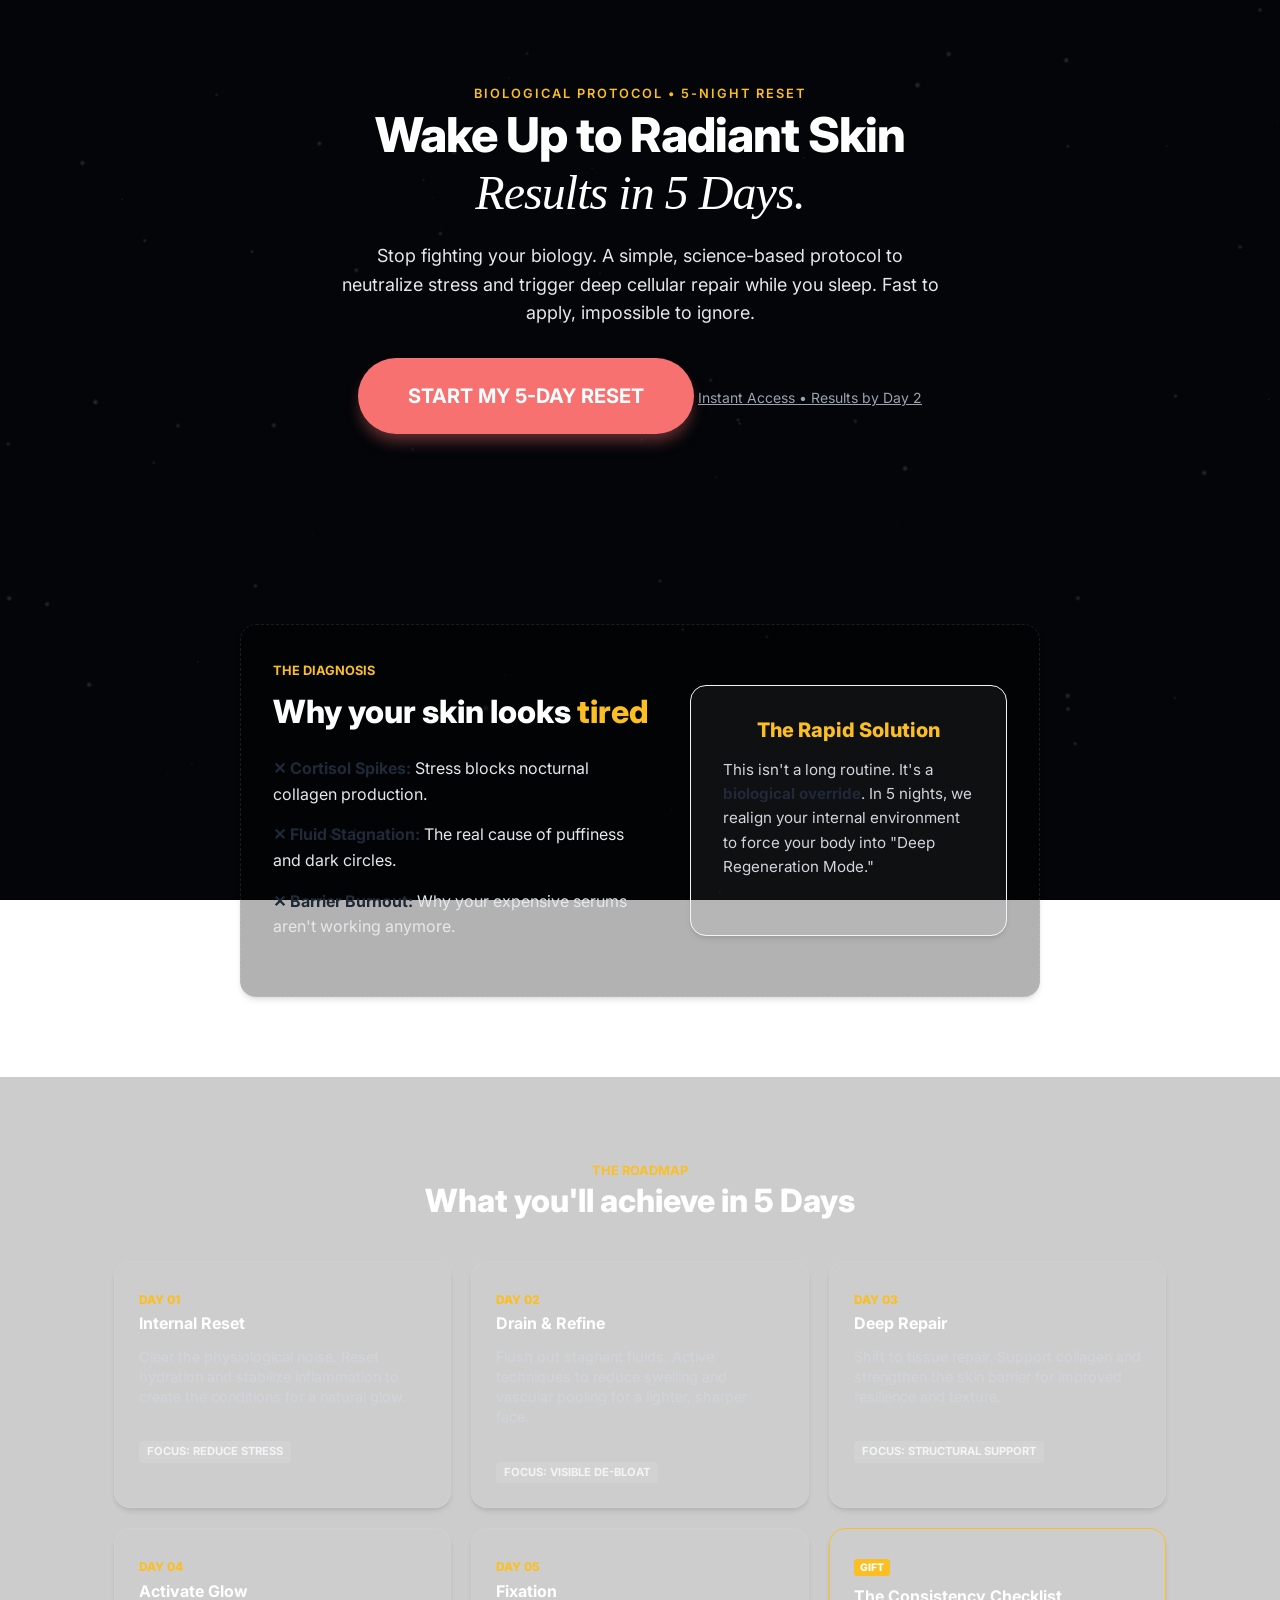
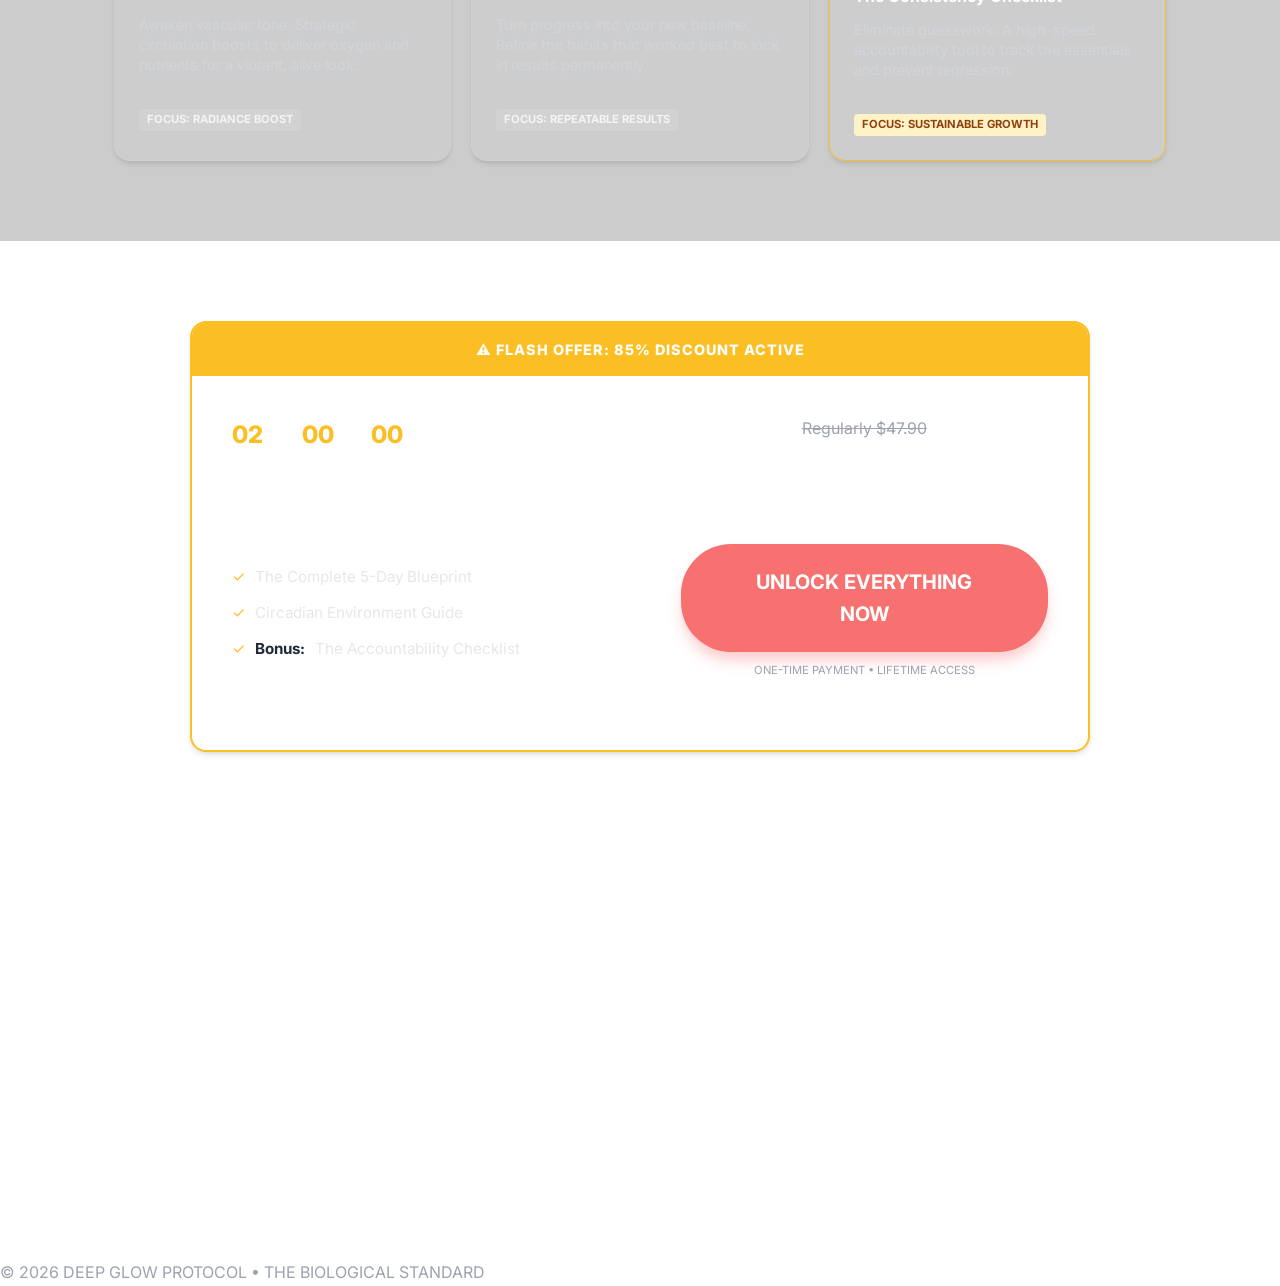
==== index.html @ 31388ab4 "Update index.html" ====
<!DOCTYPE html>
<html lang="en">
<head>
    <meta charset="UTF-8">
    <meta name="viewport" content="width=device-width, initial-scale=1.0, maximum-scale=1.0, user-scalable=no">
    <title>Deep Glow | 5-Day Reset Protocol</title>
    <link href="https://fonts.googleapis.com/css2?family=Plus+Jakarta+Sans:wght@800&family=Inter:wght@300;400;600&display=swap" rel="stylesheet">
    <link rel="stylesheet" href="style.css">
    <style>
        /* Fundo Animado */
        #dropletCanvas {
            position: fixed;
            top: 0;
            left: 0;
            width: 100%;
            height: 100%;
            z-index: -1;
            background-color: #030508;
        }

        /* Ajustes de suporte para garantir a responsividade */
        .module-grid {
            display: grid;
            grid-template-columns: repeat(auto-fit, minmax(280px, 1fr));
            gap: 20px;
            margin-top: 40px;
        }
        .module-card {
            padding: 1.5rem;
            text-align: left;
            border: 1px solid rgba(255,255,255,0.05);
            background: rgba(255,255,255,0.02);
        }
        .module-card h4 { margin-bottom: 10px; color: #ffffff; }
        .module-card p { font-size: 0.9rem; line-height: 1.4; color: #d1d5db; }
        .benefit-tag {
            display: inline-block;
            background: rgba(255,255,255,0.1);
            padding: 2px 8px;
            border-radius: 4px;
            font-size: 0.7rem;
            font-weight: 700;
            text-transform: uppercase;
            margin-top: 10px;
            color: #f3f4f6;
        }

        /* AJUSTES DA SEÇÃO FAQ */
        .faq-box {
            max-width: 800px;
            margin: 0 auto;
            padding: 40px 20px;
        }
        .faq-item {
            border-bottom: 1px solid rgba(255,255,255,0.1);
            margin-bottom: 10px;
        }
        .faq-trigger {
            width: 100%;
            background: none;
            border: none;
            padding: 20px 0;
            text-align: left;
            cursor: pointer;
            display: flex;
            justify-content: space-between;
            align-items: center;
            font-family: 'Inter', sans-serif;
            font-weight: 600;
            font-size: 1.1rem;
            color: #ffffff;
        }
        .faq-content {
            max-height: 0;
            overflow: hidden;
            transition: max-height 0.3s ease-out;
        }
        .faq-content p {
            padding-bottom: 20px;
            color: #d1d5db;
            line-height: 1.6;
            margin: 0;
        }

        @media (max-width: 768px) {
            .mobile-stack { display: block !important; }
            .mobile-stack > div { margin-bottom: 20px; }
            h1 { font-size: 2.2rem !important; }
            .section { padding: 40px 0 !important; }
        }
    </style>
</head>
<body>

    <canvas id="dropletCanvas"></canvas>

    <header class="section">
        <div class="container text-center">
            <span style="color: #fbbf24; font-weight: 600; text-transform: uppercase; letter-spacing: 2px; font-size: 0.8rem;">Biological Protocol • 5-Night Reset</span>
            <h1 style="color: #ffffff;">Wake Up to Radiant Skin <br> <span style="font-style: italic; font-weight: 400; font-family: serif; color: #ffffff;">Results in 5 Days.</span></h1>
            <p style="margin: 0 auto; max-width: 600px; color: #e5e7eb;">Stop fighting your biology. A simple, science-based protocol to neutralize stress and trigger deep cellular repair while you sleep. Fast to apply, impossible to ignore.</p>
            
            <div class="cta-container">
                <a href="https://pay.hotmart.com/W104754654M?bid=1772998700626" class="cta">Start My 5-Day Reset</a>
                <span class="cta-secondary" style="color: #9ca3af;">Instant Access • Results by Day 2</span>
            </div>
        </div>
    </header>

    <main>
        <section class="section section-dark">
            <div class="container">
                <div class="box section-dark" style="border: 1px dashed rgba(255,255,255,0.1); padding: 2rem; background: rgba(0,0,0,0.3);">
                    <div style="display: flex; gap: 40px; align-items: center;" class="mobile-stack">
                        <div style="flex: 1.2;">
                            <span style="color: #fbbf24; text-transform: uppercase; font-size: 0.8rem; font-weight: 700;">The Diagnosis</span>
                            <h2 style="color: #ffffff; margin-top: 10px;">Why your skin looks <span style="color: #fbbf24;">tired</span></h2>
                            
                            <div style="margin-top: 25px;">
                                <p style="font-size: 1rem; margin-bottom: 15px; color: #e5e7eb;"><strong>✕ Cortisol Spikes:</strong> Stress blocks nocturnal collagen production.</p>
                                <p style="font-size: 1rem; margin-bottom: 15px; color: #e5e7eb;"><strong>✕ Fluid Stagnation:</strong> The real cause of puffiness and dark circles.</p>
                                <p style="font-size: 1rem; color: #e5e7eb;"><strong>✕ Barrier Burnout:</strong> Why your expensive serums aren't working anymore.</p>
                            </div>
                        </div>
                        
                        <div class="box" style="background: rgba(255,255,255,0.05); padding: 2rem; flex: 0.8;">
                            <h3 style="color: #fbbf24; font-size: 1.25rem; margin-bottom: 1rem;">The Rapid Solution</h3>
                            <p style="font-size: 0.95rem; color: #d1d5db;">This isn't a long routine. It's a <strong>biological override</strong>. In 5 nights, we realign your internal environment to force your body into "Deep Regeneration Mode."</p>
                        </div>
                    </div>
                </div>
            </div>
        </section>

        <section class="section section-alt" style="background: rgba(0,0,0,0.2);">
            <div class="container text-center">
                <span style="color: #fbbf24; text-transform: uppercase; font-size: 0.8rem; font-weight: 700;">The Roadmap</span>
                <h2 style="color: #ffffff;">What you'll achieve in 5 Days</h2>
                
                <div class="module-grid">
                    <div class="box module-card">
                        <span style="color: #fbbf24; font-weight: 800; font-size: 0.75rem;">DAY 01</span>
                        <h4>Internal Reset</h4>
                        <p>Clear the physiological noise. Reset hydration and stabilize inflammation to create the conditions for a natural glow.</p>
                        <span class="benefit-tag">Focus: Reduce Stress</span>
                    </div>
                    
                    <div class="box module-card">
                        <span style="color: #fbbf24; font-weight: 800; font-size: 0.75rem;">DAY 02</span>
                        <h4>Drain & Refine</h4>
                        <p>Flush out stagnant fluids. Active techniques to reduce swelling and vascular pooling for a lighter, sharper face.</p>
                        <span class="benefit-tag">Focus: Visible De-bloat</span>
                    </div>
                    
                    <div class="box module-card">
                        <span style="color: #fbbf24; font-weight: 800; font-size: 0.75rem;">DAY 03</span>
                        <h4>Deep Repair</h4>
                        <p>Shift to tissue repair. Support collagen and strengthen the skin barrier for improved resilience and texture.</p>
                        <span class="benefit-tag">Focus: Structural Support</span>
                    </div>
                    
                    <div class="box module-card">
                        <span style="color: #fbbf24; font-weight: 800; font-size: 0.75rem;">DAY 04</span>
                        <h4>Activate Glow</h4>
                        <p>Awaken vascular tone. Strategic circulation boosts to deliver oxygen and nutrients for a vibrant, alive look.</p>
                        <span class="benefit-tag">Focus: Radiance Boost</span>
                    </div>
                    
                    <div class="box module-card">
                        <span style="color: #fbbf24; font-weight: 800; font-size: 0.75rem;">DAY 05</span>
                        <h4>Fixation</h4>
                        <p>Turn progress into your new baseline. Refine the habits that worked best to lock in results permanently.</p>
                        <span class="benefit-tag">Focus: Repeatable Results</span>
                    </div>

                    <div class="box module-card" style="border: 1px solid #fbbf24;">
                        <span style="background: #fbbf24; color: #ffffff; padding: 2px 6px; font-weight: 800; font-size: 0.65rem; border-radius: 3px;">GIFT</span>
                        <h4 style="margin-top: 5px; color: #ffffff;">The Consistency Checklist</h4>
                        <p>Eliminate guesswork. A high-speed accountability tool to track the essentials and prevent regression.</p>
                        <span class="benefit-tag" style="background: #fef3c7; color: #92400e;">Focus: Sustainable Growth</span>
                    </div>
                </div>
            </div>
        </section>

        <section id="offer" class="section">
            <div class="container">
                <div class="box" style="max-width: 900px; margin: 0 auto; padding: 0; overflow: hidden; border: 2px solid #fbbf24; background: rgba(255,255,255,0.05);">
                    <div style="background: #fbbf24; color: #ffffff; padding: 15px; text-align: center; font-weight: 800; font-size: 0.9rem; letter-spacing: 1px;">
                        ⚠️ FLASH OFFER: 85% DISCOUNT ACTIVE
                    </div>
                    
                    <div style="display: flex;" class="mobile-stack">
                        <div style="padding: 40px; flex: 1;">
                            <div style="display: flex; gap: 15px; margin-bottom: 30px;" id="timer">
                                <div><span style="font-size: 1.5rem; font-weight: 800; color: #fbbf24;" id="h">02</span><br><small style="font-size: 0.6rem; text-transform: uppercase; color: #ffffff;">Hours</small></div>
                                <span style="font-size: 1.5rem; font-weight: 800; color: #ffffff;">:</span>
                                <div><span style="font-size: 1.5rem; font-weight: 800; color: #fbbf24;" id="m">00</span><br><small style="font-size: 0.6rem; text-transform: uppercase; color: #ffffff;">Min</small></div>
                                <span style="font-size: 1.5rem; font-weight: 800; color: #ffffff;">:</span>
                                <div><span style="font-size: 1.5rem; font-weight: 800; color: #fbbf24;" id="s">00</span><br><small style="font-size: 0.6rem; text-transform: uppercase; color: #ffffff;">Sec</small></div>
                            </div>

                            <h3 style="font-size: 1.8rem; color: #ffffff;">Deep Glow Reset™</h3>
                            <ul style="list-style: none; margin-top: 20px; padding: 0;">
                                <li style="margin-bottom: 12px; font-size: 0.95rem; display: flex; align-items: center; gap: 10px; color: #e5e7eb;">
                                    <span style="color: #fbbf24;">✓</span> The Complete 5-Day Blueprint
                                </li>
                                <li style="margin-bottom: 12px; font-size: 0.95rem; display: flex; align-items: center; gap: 10px; color: #e5e7eb;">
                                    <span style="color: #fbbf24;">✓</span> Circadian Environment Guide
                                </li>
                                <li style="margin-bottom: 12px; font-size: 0.95rem; display: flex; align-items: center; gap: 10px; color: #e5e7eb;">
                                    <span style="color: #fbbf24;">✓</span> <strong>Bonus:</strong> The Accountability Checklist
                                </li>
                            </ul>
                        </div>

                        <div style="background: rgba(255,255,255,0.05); padding: 40px; text-align: center; border-left: 1px solid rgba(255,255,255,0.1); flex: 1;">
                            <span style="text-decoration: line-through; color: #9ca3af;">Regularly $47.90</span>
                            <div style="font-size: 4.5rem; font-weight: 800; color: #ffffff; line-height: 1; margin: 10px 0;">$7.90</div>
                            
                            <div class="cta-container" style="margin-top: 20px;">
                                <a href="https://pay.hotmart.com/W104754654M?bid=1772998700626" class="cta" style="width: 100%; display: block; box-sizing: border-box;">Unlock Everything Now</a>
                                <span style="font-size: 0.7rem; color: #9ca3af; margin-top: 10px; display: block;">ONE-TIME PAYMENT • LIFETIME ACCESS</span>
                            </div>
                        </div>
                    </div>
                </div>
            </div>
        </section>

        <section class="section-padding container">
            <div class="faq-box">
                <h2 style="text-align: center; margin-bottom: 2rem; font-size: 1.5rem; color: #ffffff;">Questions?</h2>
                <div class="faq-item">
                    <button class="faq-trigger" onclick="toggleFaq(this)">How soon will I see results? <span>+</span></button>
                    <div class="faq-content"><p>You will notice a reduction in morning puffiness by Day 2. By Day 5, your skin's texture and natural "glow" will be visibly restored.</p></div>
                </div>
                <div class="faq-item">
                    <button class="faq-trigger" onclick="toggleFaq(this)">Do I need to buy products? <span>+</span></button>
                    <div class="faq-content"><p>No. This protocol relies on biological triggers like timing, temperature, and specific movements. No extra serums required.</p></div>
                </div>
                <div class="faq-item">
                    <button class="faq-trigger" onclick="toggleFaq(this)">Is it a subscription? <span>+</span></button>
                    <div class="faq-content"><p>No. This is a one-time investment of $7.90 for lifetime digital access to the protocol.</p></div>
                </div>
                <div class="faq-item">
                    <button class="faq-trigger" onclick="toggleFaq(this)">What if it doesn't work? <span>+</span></button>
                    <div class="faq-content"><p>We offer a 7-day money-back guarantee. If you don't feel a difference, we refund your $7.90 immediately.</p></div>
                </div>
            </div>
        </section>
    </main>
        
    <footer style="color: #9ca3af;">
        © 2026 DEEP GLOW PROTOCOL • THE BIOLOGICAL STANDARD
    </footer>

    <script>
        // Animação de Fundo
        const canvas = document.getElementById('dropletCanvas');
        const ctx = canvas.getContext('2d');
        function resizeCanvas() { canvas.width = window.innerWidth; canvas.height = window.innerHeight; }
        resizeCanvas();
        let droplets = [];
        const config = { count: 100, speedMin: 0.05, speedMax: 0.4, baseColor: '180, 200, 230' };
        class Droplet {
            constructor() { this.init(true); }
            init(randomX = false) {
                this.y = Math.random() * canvas.height;
                this.x = randomX ? (Math.random() * canvas.width) : -50;
                this.z = Math.random();
                this.speed = (this.z * (config.speedMax - config.speedMin) + config.speedMin) * 0.8;
                this.radius = this.z * 3 + 0.5;
                this.opacity = this.z * 0.2 + 0.02;
                this.oscillation = Math.random() * 0.3;
                this.oscSpeed = Math.random() * 0.01;
                this.time = Math.random() * 100;
            }
            draw() {
                this.time += this.oscSpeed;
                const currentY = this.y + Math.sin(this.time) * 15 * this.oscillation;
                ctx.beginPath();
                let grad = ctx.createRadialGradient(this.x, currentY, 0, this.x, currentY, this.radius);
                grad.addColorStop(0, `rgba(${config.baseColor}, ${this.opacity})`);
                grad.addColorStop(1, `rgba(${config.baseColor}, 0)`);
                ctx.fillStyle = grad;
                ctx.arc(this.x, currentY, this.radius, 0, Math.PI * 2);
                ctx.fill();
            }
            update() { this.x += this.speed; if (this.x > canvas.width + 50) this.init(false); this.draw(); }
        }
        function initScene() { droplets = []; for (let i = 0; i < config.count; i++) droplets.push(new Droplet()); }
        function animate() { ctx.clearRect(0, 0, canvas.width, canvas.height); droplets.forEach(d => d.update()); requestAnimationFrame(animate); }
        window.addEventListener('resize', () => { resizeCanvas(); initScene(); });
        initScene(); animate();

        // Timer Logic
        function startTimer(duration) {
            let timer = duration, hours, minutes, seconds;
            setInterval(function () {
                hours = parseInt(timer / 3600, 10);
                minutes = parseInt((timer % 3600) / 60, 10);
                seconds = parseInt(timer % 60, 10);
                document.getElementById('h').textContent = hours < 10 ? "0" + hours : hours;
                document.getElementById('m').textContent = minutes < 10 ? "0" + minutes : minutes;
                document.getElementById('s').textContent = seconds < 10 ? "0" + seconds : seconds;
                if (--timer < 0) timer = duration;
            }, 1000);
        }
        function toggleFaq(btn) {
            const content = btn.nextElementSibling;
            const isOpen = content.style.maxHeight;
            document.querySelectorAll('.faq-content').forEach(c => c.style.maxHeight = null);
            content.style.maxHeight = (isOpen && isOpen !== "0px") ? null : content.scrollHeight + "px";
        }
        window.onload = function () { startTimer(7200); };
    </script>
</body>
</html>
---- style.css ----
/* ============================================================ PROJECT: Glow Reset – 5 Day Skin Recovery Plan STYLE: Modern, Premium, High-Conversion TARGET: American Female Market ============================================================ */ /* 1. GLOBAL RESET */ * { margin: 0; padding: 0; box-sizing: border-box; -webkit-font-smoothing: antialiased; -moz-osx-font-smoothing: grayscale; } :root { --primary-color: #F87171; /* Modern Coral for Conversion */ --primary-hover: #EF4444; --accent-soft: #FFF5F5; /* Soft Rose Background */ --text-main: #1F2937; /* Deep Charcoal for readability */ --text-light: #6B7280; /* Grey for subheadlines */ --white: #FFFFFF; --border-color: #F3F4F6; --shadow: 0 4px 6px -1px rgba(0, 0, 0, 0.1), 0 2px 4px -1px rgba(0, 0, 0, 0.06); --font-main: 'Inter', -apple-system, BlinkMacSystemFont, "Segoe UI", Roboto, sans-serif; } html { scroll-behavior: smooth; font-size: 16px; } body { font-family: var(--font-main); background-color: var(--white); color: var(--text-main); line-height: 1.6; overflow-x: hidden; } /* 2. ESTRUTURA BASE */ .container { width: 100%; max-width: 1100px; margin: 0 auto; padding: 0 24px; } .section { padding: 80px 0; position: relative; } .box { background: var(--white); padding: 40px; border-radius: 16px; border: 1px solid var(--border-color); box-shadow: var(--shadow); max-width: 800px; margin: 0 auto; } .highlight { background-color: var(--accent-soft); padding: 40px 0; border-top: 1px solid var(--border-color); border-bottom: 1px solid var(--border-color); } /* 3. TIPOGRAFIA */ h1, h2, h3 { font-weight: 800; line-height: 1.2; margin-bottom: 20px; text-align: center; } h1 { font-size: clamp(40px, 5vw, 48px); color: var(--text-main); letter-spacing: -0.02em; } h2 { font-size: clamp(26px, 4vw, 32px); color: var(--text-main); } p { font-size: 18px; color: var(--text-light); margin-bottom: 1.5rem; max-width: 700px; margin-left: auto; margin-right: auto; } strong { color: var(--text-main); font-weight: 700; } /* 4. BOTÕES (CTA) */ .cta-container { text-align: center; margin: 30px 0; } .cta { display: inline-block; background-color: var(--primary-color); color: var(--white); font-size: 20px; font-weight: 700; text-transform: uppercase; text-decoration: none; padding: 22px 50px; border-radius: 50px; transition: all 0.3s ease; box-shadow: 0 10px 15px -3px rgba(248, 113, 113, 0.4); cursor: pointer; border: none; } .cta:hover { background-color: var(--primary-hover); transform: translateY(-2px); box-shadow: 0 20px 25px -5px rgba(248, 113, 113, 0.5); } .cta-secondary { display: inline-block; color: var(--text-light); font-size: 14px; text-decoration: underline; background: none; border: none; cursor: pointer; margin-top: 15px; transition: color 0.2s; } .cta-secondary:hover { color: var(--text-main); } /* 5. AUXILIARY CLASSES */ .text-center { text-align: center; } .img-responsive { max-width: 100%; height: auto; border-radius: 12px; display: block; margin: 20px auto; } /* 6. RESPONSIVIDADE (MOBILE-FIRST REFINEMENT) */ @media (max-width: 768px) { .section { padding: 40px 0; } .container { padding: 0 20px; } h1 { font-size: 28px; /* Compact & Professional */ line-height: 1.1; } h2 { font-size: 22px; } p { font-size: 16px; line-height: 1.5; } .box { padding: 25px 20px; border-radius: 12px; } .cta { width: 100%; /* Full width for thumbs */ font-size: 18px; padding: 18px 20px; border-radius: 8px; /* Slightly sharper for compact look */ } .cta-container { margin: 20px 0; } /* Avoid huge gaps on mobile */ .highlight { padding: 30px 0; } } /* 7. PERFORMANCE & CLEANUP */ .no-scroll { overflow: hidden; } button:focus { outline: none; } /* Subtle Animation for Attention */ @keyframes pulse { 0% { transform: scale(1); } 50% { transform: scale(1.02); } 100% { transform: scale(1); } } .cta-pulse { animation: pulse 2s infinite; }
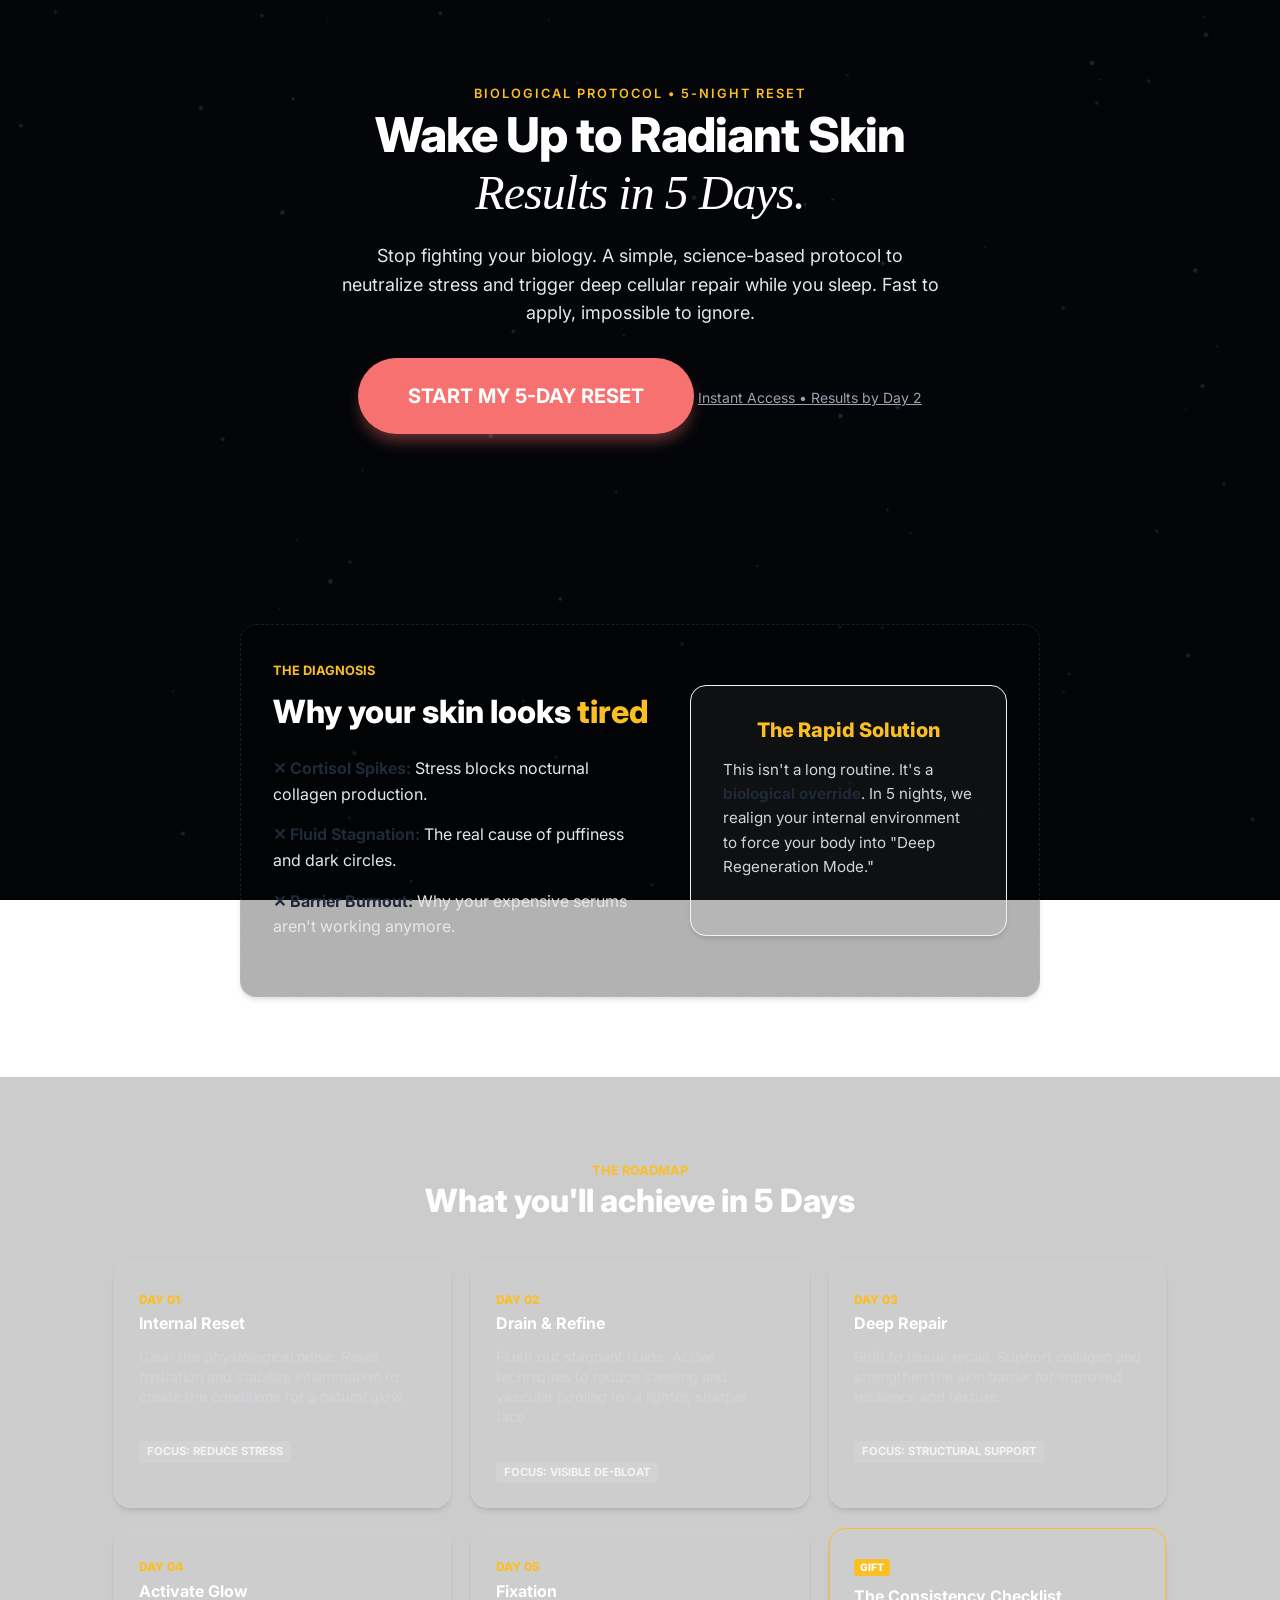
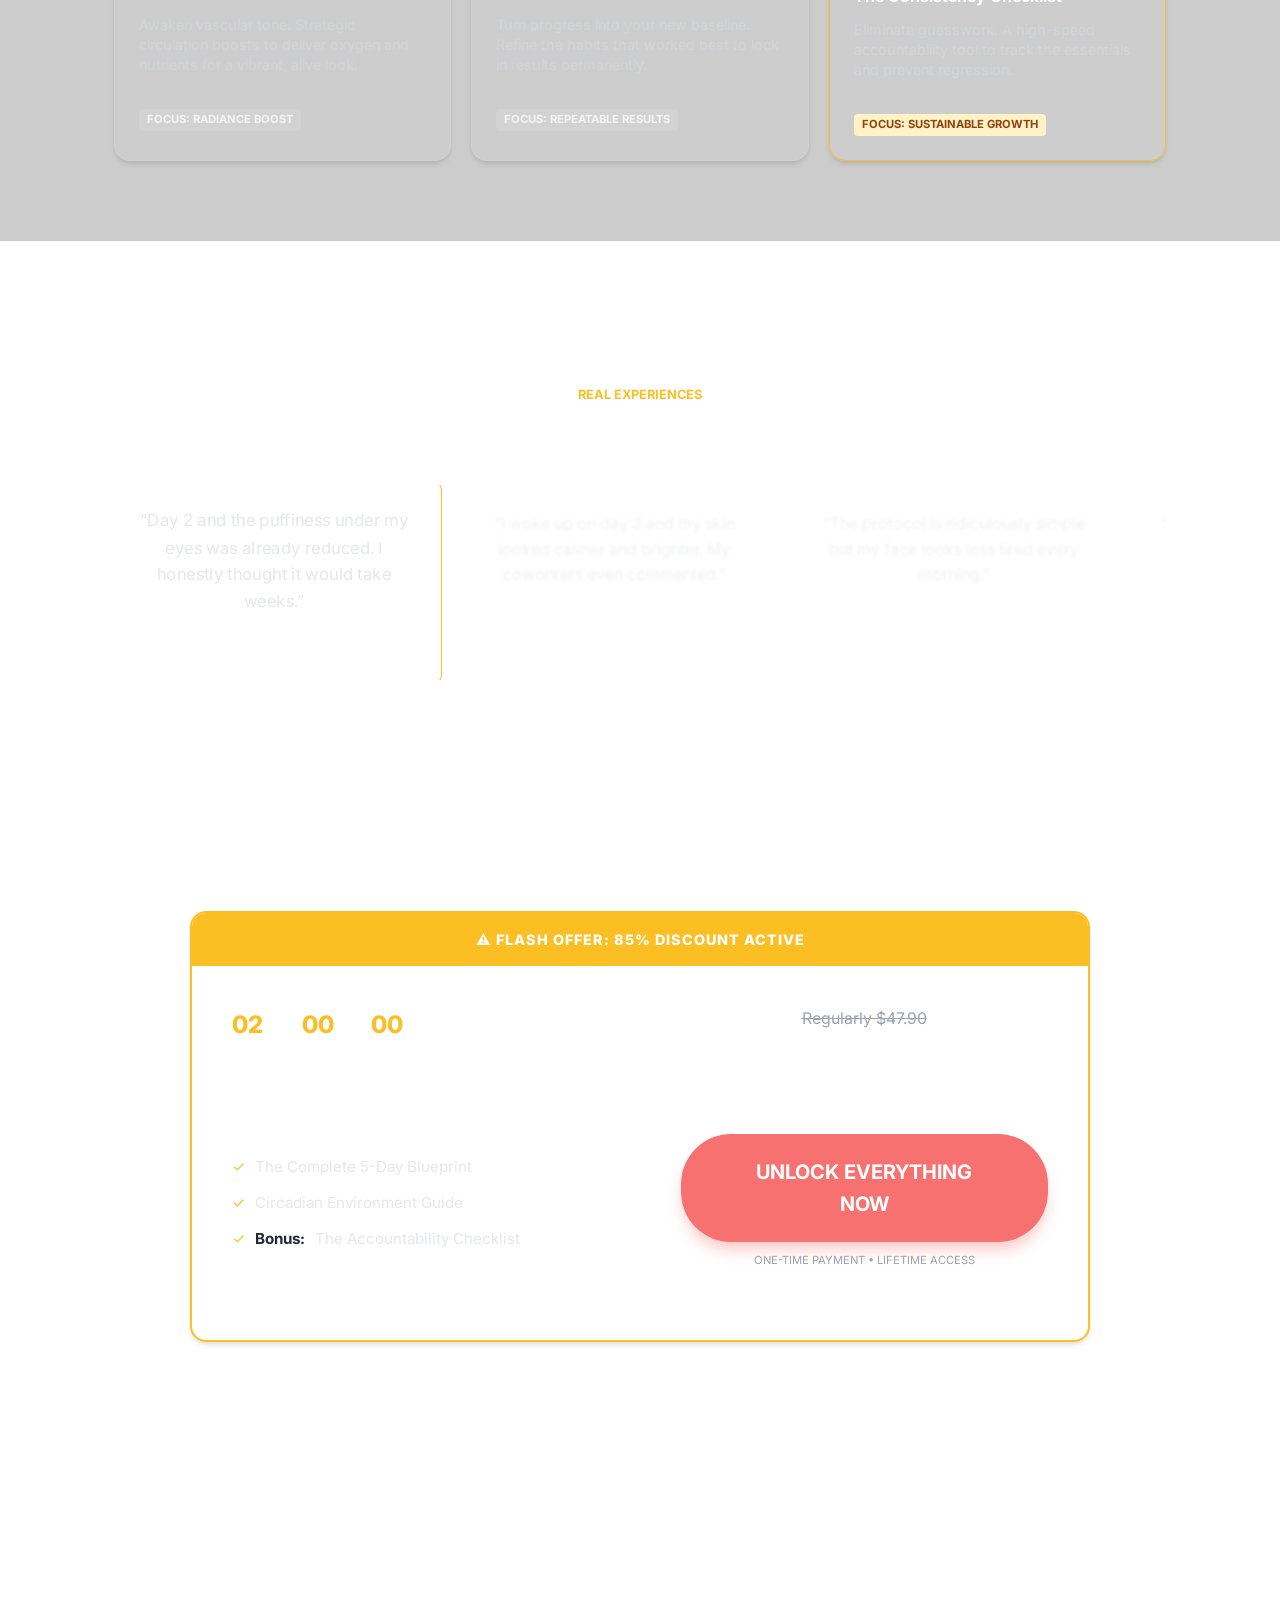
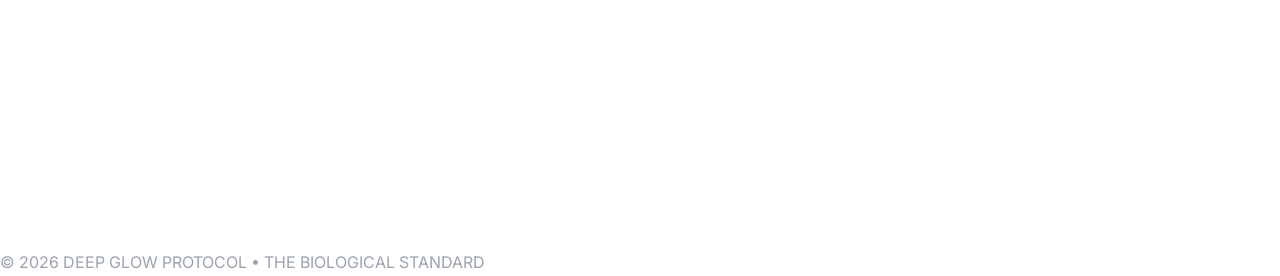
==== commit 20097a23: "Update index.html" ====
--- a/index.html
+++ b/index.html
@@ -88,6 +88,66 @@
             h1 { font-size: 2.2rem !important; }
             .section { padding: 40px 0 !important; }
         }
+        /* ===== TESTIMONIAL CAROUSEL ===== */
+
+.testimonial-section {
+    margin-top: 60px;
+    margin-bottom: 20px;
+    overflow: hidden;
+}
+
+.carousel-wrapper {
+    position: relative;
+    width: 100%;
+    overflow: hidden;
+}
+
+.carousel-track {
+    display: flex;
+    gap: 20px;
+    transition: transform 0.6s ease;
+}
+
+.testimonial-card {
+    min-width: 320px;
+    flex: 0 0 320px;
+    background: rgba(255,255,255,0.04);
+    border: 1px solid rgba(255,255,255,0.08);
+    padding: 25px;
+    border-radius: 10px;
+    color: #e5e7eb;
+    transition: all 0.4s ease;
+    filter: blur(1.5px);
+    opacity: 0.6;
+}
+
+.testimonial-card.active {
+    transform: scale(1.05);
+    filter: blur(0);
+    opacity: 1;
+    border: 1px solid #fbbf24;
+}
+
+.testimonial-author {
+    margin-top: 15px;
+    font-weight: 600;
+    color: #ffffff;
+}
+
+.carousel-controls {
+    margin-top: 20px;
+    text-align: center;
+}
+
+.carousel-controls button {
+    background: rgba(255,255,255,0.08);
+    border: none;
+    color: white;
+    padding: 8px 14px;
+    margin: 0 6px;
+    cursor: pointer;
+    border-radius: 6px;
+}
     </style>
 </head>
 <body>
@@ -101,7 +161,7 @@
             <p style="margin: 0 auto; max-width: 600px; color: #e5e7eb;">Stop fighting your biology. A simple, science-based protocol to neutralize stress and trigger deep cellular repair while you sleep. Fast to apply, impossible to ignore.</p>
             
             <div class="cta-container">
-                <a href="https://pay.hotmart.com/W104754654M?bid=1772998700626" class="cta">Start My 5-Day Reset</a>
+                <a href="#offer" class="cta">Start My 5-Day Reset</a>
                 <span class="cta-secondary" style="color: #9ca3af;">Instant Access • Results by Day 2</span>
             </div>
         </div>
@@ -183,6 +243,56 @@
             </div>
         </section>
 
+        <section class="section testimonial-section">
+    <div class="container text-center">
+
+        <span style="color:#fbbf24;text-transform:uppercase;font-size:0.8rem;font-weight:700;">
+            Real Experiences
+        </span>
+
+        <h2 style="color:#ffffff;margin-bottom:40px;">
+            What people noticed in the first days
+        </h2>
+
+        <div class="carousel-wrapper">
+            <div class="carousel-track" id="testimonialTrack">
+
+                <div class="testimonial-card active">
+                    “Day 2 and the puffiness under my eyes was already reduced. I honestly thought it would take weeks.”
+                    <div class="testimonial-author">— Emma L.</div>
+                </div>
+
+                <div class="testimonial-card">
+                    “I woke up on day 3 and my skin looked calmer and brighter. My coworkers even commented.”
+                    <div class="testimonial-author">— Rachel M.</div>
+                </div>
+
+                <div class="testimonial-card">
+                    “The protocol is ridiculously simple but my face looks less tired every morning.”
+                    <div class="testimonial-author">— Olivia S.</div>
+                </div>
+
+                <div class="testimonial-card">
+                    “My dark circles softened a lot after the first nights. That alone was worth it.”
+                    <div class="testimonial-author">— Daniel K.</div>
+                </div>
+
+                <div class="testimonial-card">
+                    “It feels like my skin recovered from weeks of stress in a few days.”
+                    <div class="testimonial-author">— Sophia R.</div>
+                </div>
+
+            </div>
+        </div>
+
+        <div class="carousel-controls">
+            <button onclick="prevTestimonial()">◀</button>
+            <button onclick="nextTestimonial()">▶</button>
+        </div>
+
+    </div>
+</section>
+        
         <section id="offer" class="section">
             <div class="container">
                 <div class="box" style="max-width: 900px; margin: 0 auto; padding: 0; overflow: hidden; border: 2px solid #fbbf24; background: rgba(255,255,255,0.05);">
@@ -314,6 +424,59 @@
             content.style.maxHeight = (isOpen && isOpen !== "0px") ? null : content.scrollHeight + "px";
         }
         window.onload = function () { startTimer(7200); };
+
+        // ===== TESTIMONIAL CAROUSEL =====
+
+const track = document.getElementById("testimonialTrack");
+const cards = document.querySelectorAll(".testimonial-card");
+
+let index = 0;
+
+function updateCarousel() {
+
+    const cardWidth = cards[0].offsetWidth + 20;
+    track.style.transform = `translateX(${-index * cardWidth}px)`;
+
+    cards.forEach(c => c.classList.remove("active"));
+
+    if(cards[index]) {
+        cards[index].classList.add("active");
+    }
+
+}
+
+function nextTestimonial(){
+
+    index++;
+
+    if(index > cards.length - 3){
+        index = 0;
+    }
+
+    updateCarousel();
+
+}
+
+function prevTestimonial(){
+
+    index--;
+
+    if(index < 0){
+        index = cards.length - 3;
+    }
+
+    updateCarousel();
+
+}
+
+setInterval(() => {
+
+    nextTestimonial();
+
+}, 4500);
+
+window.addEventListener("load", updateCarousel);
+        
     </script>
 </body>
 </html>
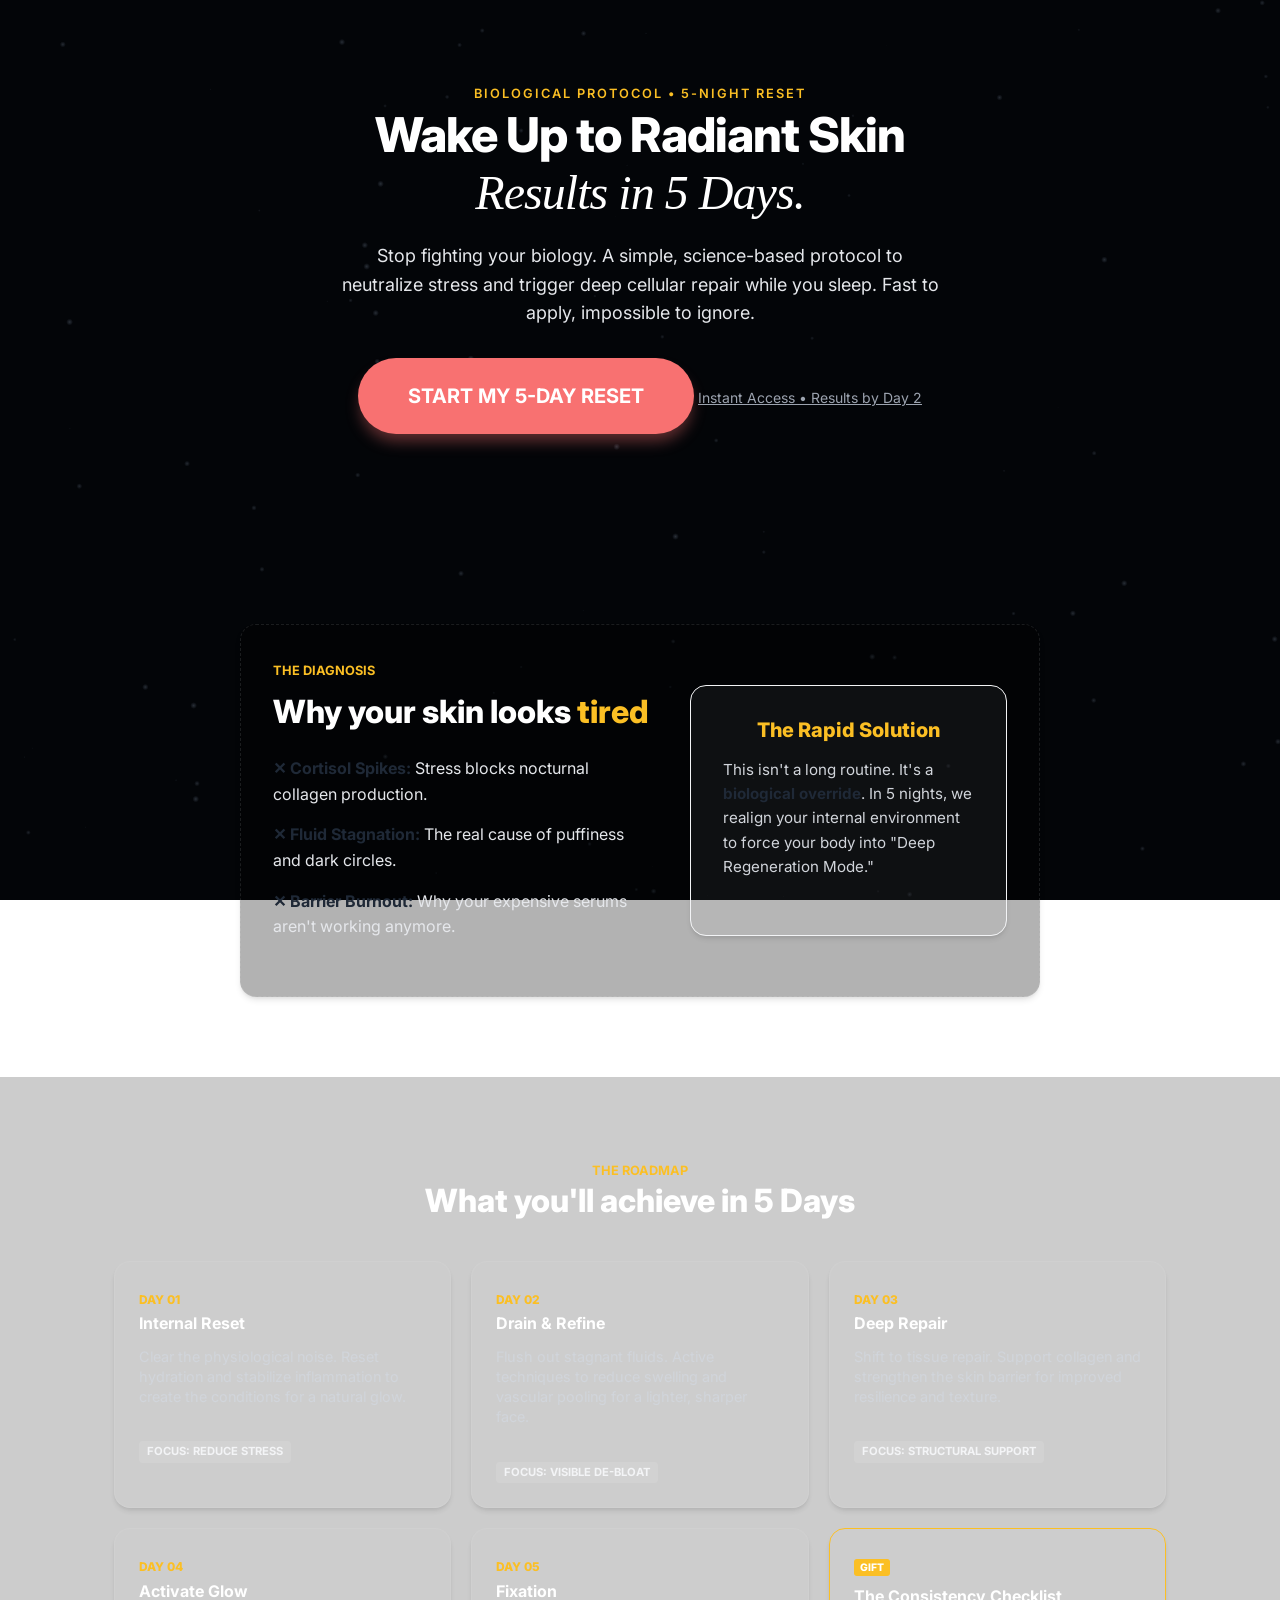
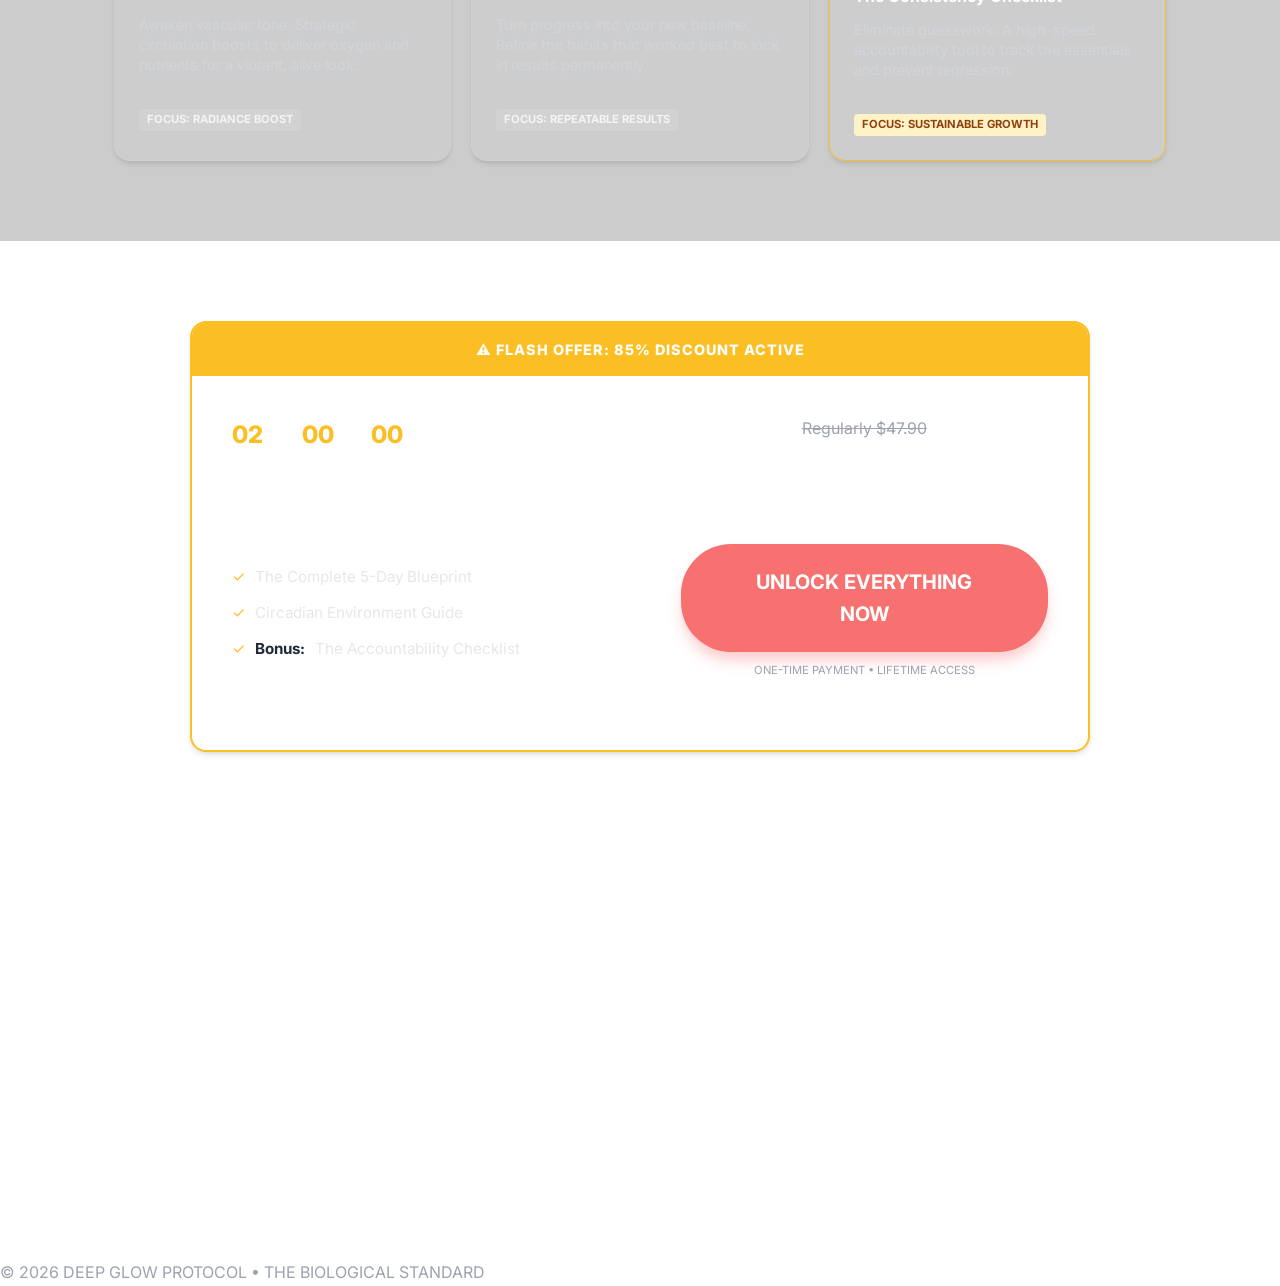
==== commit f4d3260c: "Update index.html" ====
--- a/index.html
+++ b/index.html
@@ -88,66 +88,6 @@
             h1 { font-size: 2.2rem !important; }
             .section { padding: 40px 0 !important; }
         }
-        /* ===== TESTIMONIAL CAROUSEL ===== */
-
-.testimonial-section {
-    margin-top: 60px;
-    margin-bottom: 20px;
-    overflow: hidden;
-}
-
-.carousel-wrapper {
-    position: relative;
-    width: 100%;
-    overflow: hidden;
-}
-
-.carousel-track {
-    display: flex;
-    gap: 20px;
-    transition: transform 0.6s ease;
-}
-
-.testimonial-card {
-    min-width: 320px;
-    flex: 0 0 320px;
-    background: rgba(255,255,255,0.04);
-    border: 1px solid rgba(255,255,255,0.08);
-    padding: 25px;
-    border-radius: 10px;
-    color: #e5e7eb;
-    transition: all 0.4s ease;
-    filter: blur(1.5px);
-    opacity: 0.6;
-}
-
-.testimonial-card.active {
-    transform: scale(1.05);
-    filter: blur(0);
-    opacity: 1;
-    border: 1px solid #fbbf24;
-}
-
-.testimonial-author {
-    margin-top: 15px;
-    font-weight: 600;
-    color: #ffffff;
-}
-
-.carousel-controls {
-    margin-top: 20px;
-    text-align: center;
-}
-
-.carousel-controls button {
-    background: rgba(255,255,255,0.08);
-    border: none;
-    color: white;
-    padding: 8px 14px;
-    margin: 0 6px;
-    cursor: pointer;
-    border-radius: 6px;
-}
     </style>
 </head>
 <body>
@@ -243,56 +183,6 @@
             </div>
         </section>
 
-        <section class="section testimonial-section">
-    <div class="container text-center">
-
-        <span style="color:#fbbf24;text-transform:uppercase;font-size:0.8rem;font-weight:700;">
-            Real Experiences
-        </span>
-
-        <h2 style="color:#ffffff;margin-bottom:40px;">
-            What people noticed in the first days
-        </h2>
-
-        <div class="carousel-wrapper">
-            <div class="carousel-track" id="testimonialTrack">
-
-                <div class="testimonial-card active">
-                    “Day 2 and the puffiness under my eyes was already reduced. I honestly thought it would take weeks.”
-                    <div class="testimonial-author">— Emma L.</div>
-                </div>
-
-                <div class="testimonial-card">
-                    “I woke up on day 3 and my skin looked calmer and brighter. My coworkers even commented.”
-                    <div class="testimonial-author">— Rachel M.</div>
-                </div>
-
-                <div class="testimonial-card">
-                    “The protocol is ridiculously simple but my face looks less tired every morning.”
-                    <div class="testimonial-author">— Olivia S.</div>
-                </div>
-
-                <div class="testimonial-card">
-                    “My dark circles softened a lot after the first nights. That alone was worth it.”
-                    <div class="testimonial-author">— Daniel K.</div>
-                </div>
-
-                <div class="testimonial-card">
-                    “It feels like my skin recovered from weeks of stress in a few days.”
-                    <div class="testimonial-author">— Sophia R.</div>
-                </div>
-
-            </div>
-        </div>
-
-        <div class="carousel-controls">
-            <button onclick="prevTestimonial()">◀</button>
-            <button onclick="nextTestimonial()">▶</button>
-        </div>
-
-    </div>
-</section>
-        
         <section id="offer" class="section">
             <div class="container">
                 <div class="box" style="max-width: 900px; margin: 0 auto; padding: 0; overflow: hidden; border: 2px solid #fbbf24; background: rgba(255,255,255,0.05);">
@@ -424,59 +314,6 @@
             content.style.maxHeight = (isOpen && isOpen !== "0px") ? null : content.scrollHeight + "px";
         }
         window.onload = function () { startTimer(7200); };
-
-        // ===== TESTIMONIAL CAROUSEL =====
-
-const track = document.getElementById("testimonialTrack");
-const cards = document.querySelectorAll(".testimonial-card");
-
-let index = 0;
-
-function updateCarousel() {
-
-    const cardWidth = cards[0].offsetWidth + 20;
-    track.style.transform = `translateX(${-index * cardWidth}px)`;
-
-    cards.forEach(c => c.classList.remove("active"));
-
-    if(cards[index]) {
-        cards[index].classList.add("active");
-    }
-
-}
-
-function nextTestimonial(){
-
-    index++;
-
-    if(index > cards.length - 3){
-        index = 0;
-    }
-
-    updateCarousel();
-
-}
-
-function prevTestimonial(){
-
-    index--;
-
-    if(index < 0){
-        index = cards.length - 3;
-    }
-
-    updateCarousel();
-
-}
-
-setInterval(() => {
-
-    nextTestimonial();
-
-}, 4500);
-
-window.addEventListener("load", updateCarousel);
-        
     </script>
 </body>
 </html>
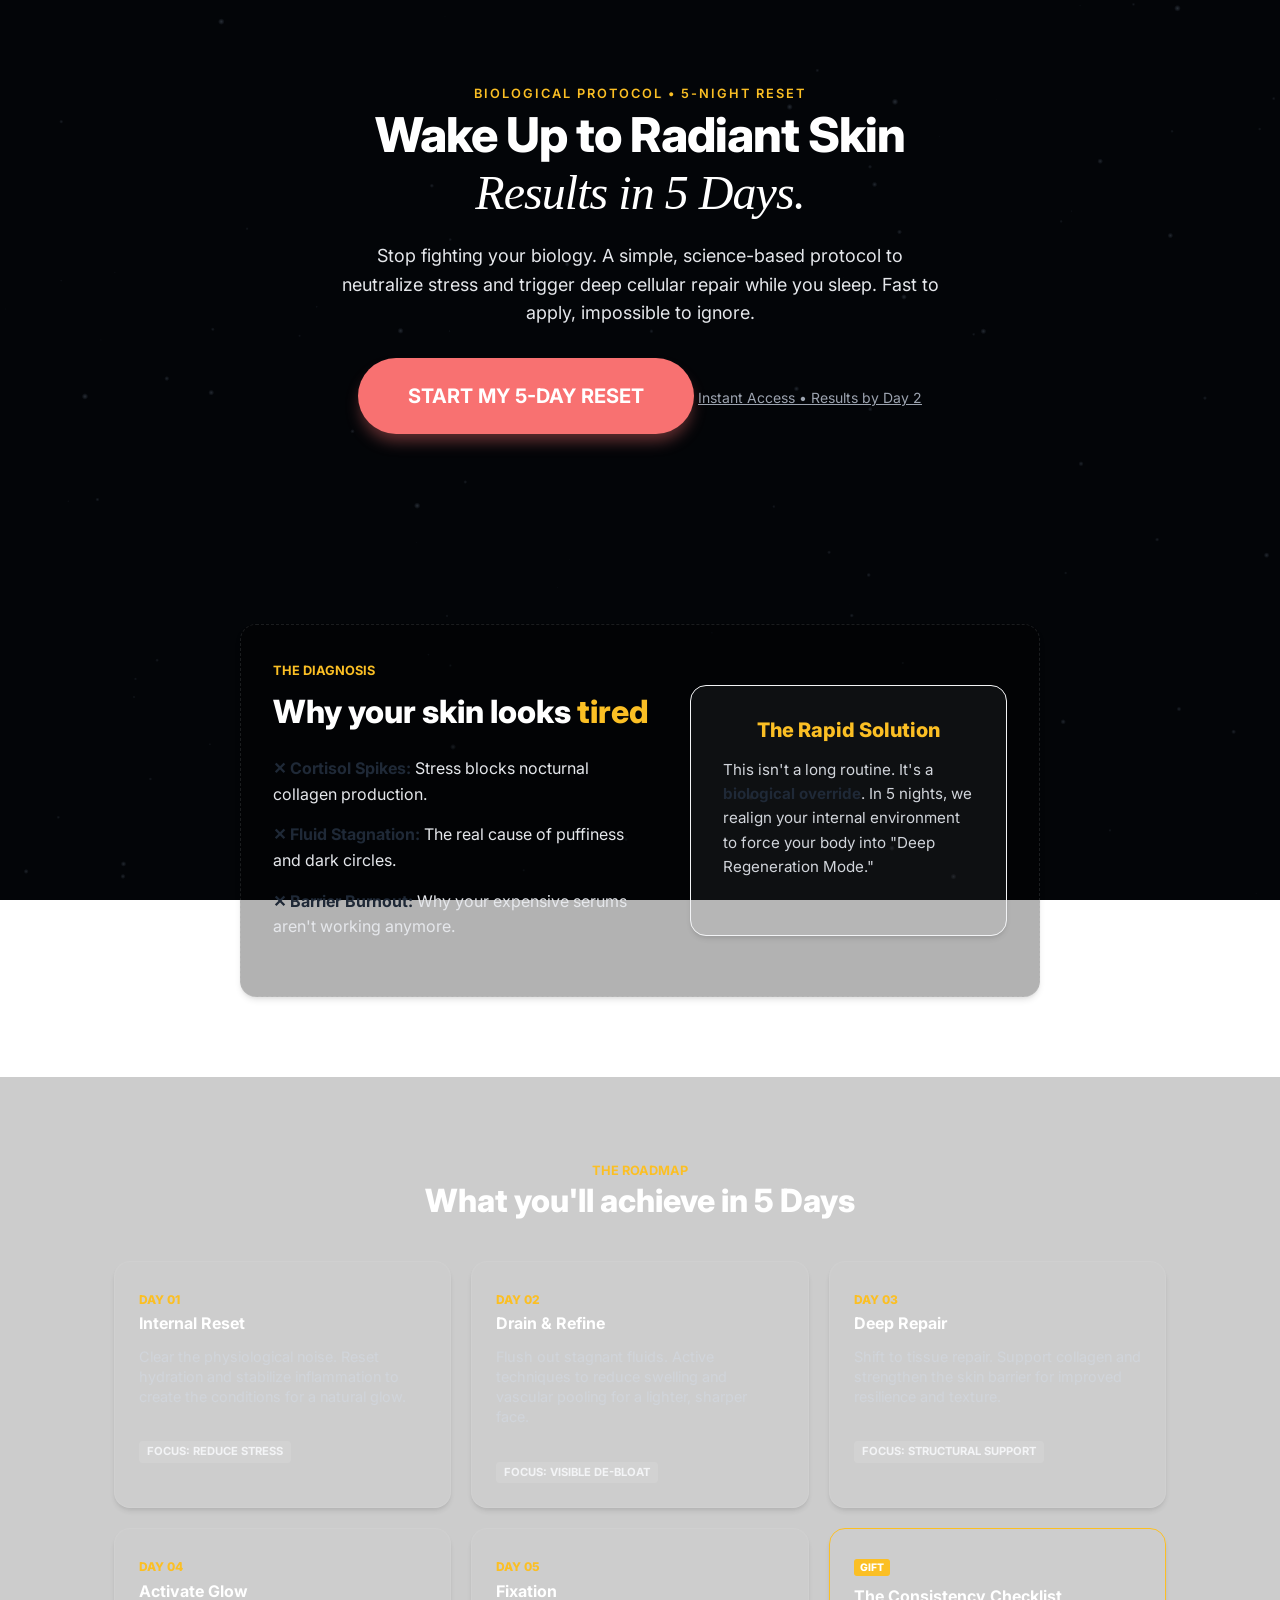
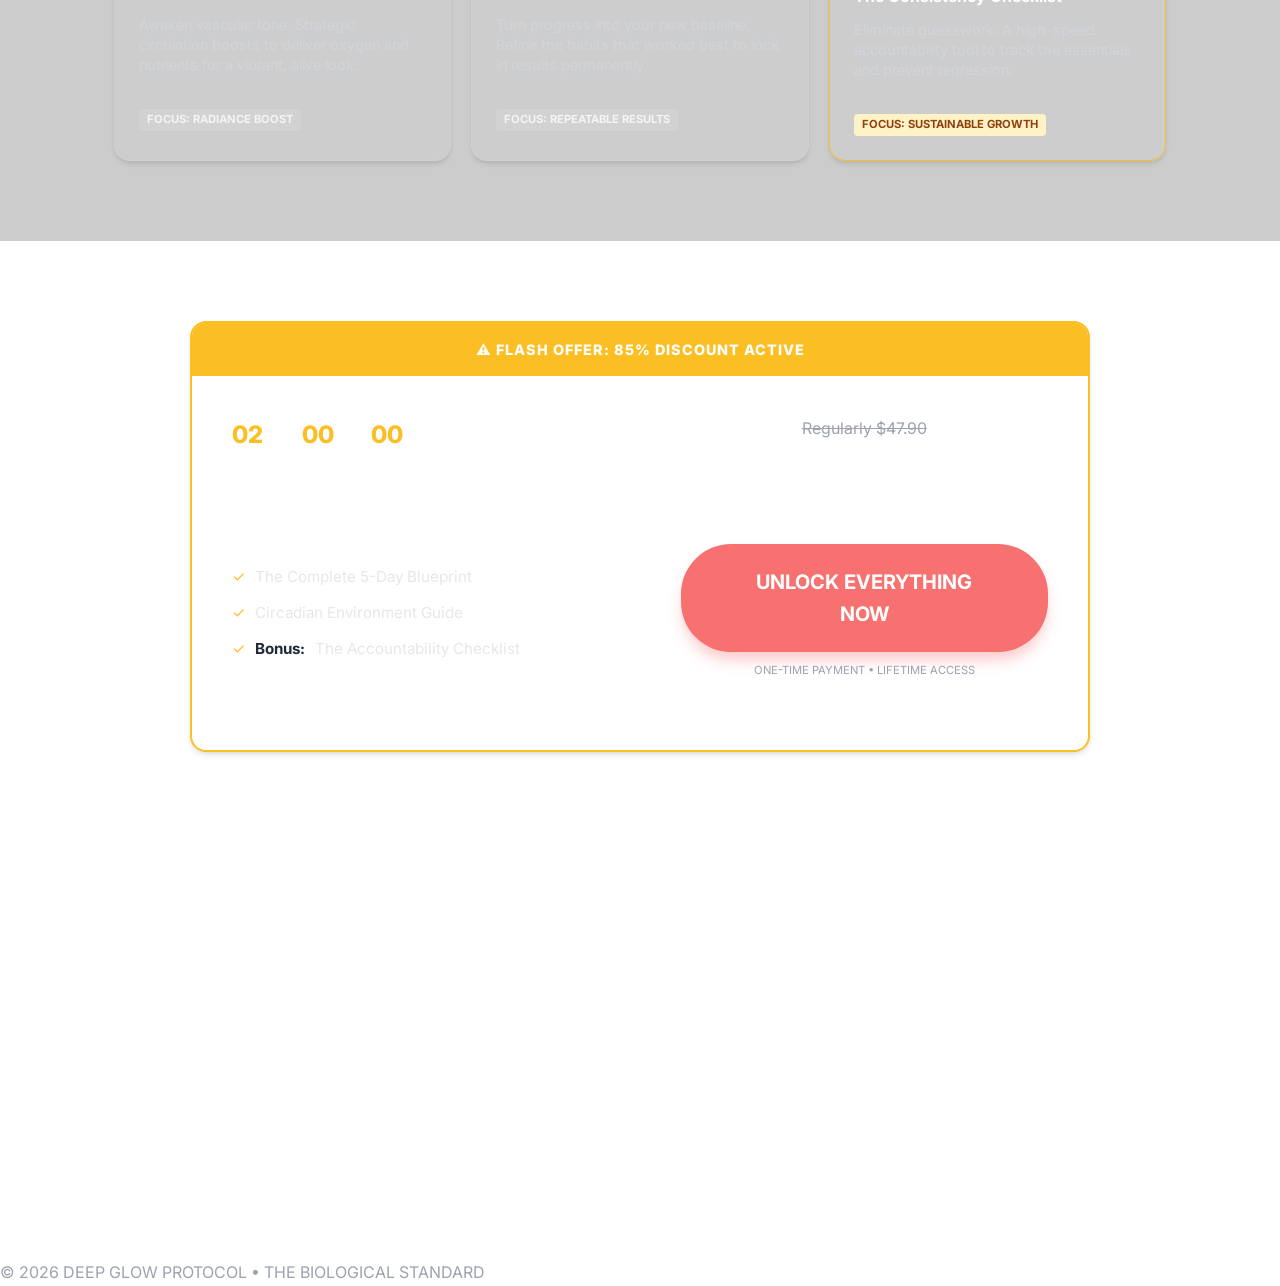
==== commit 1dae050a: "Update index.html" ====
--- a/index.html
+++ b/index.html
@@ -89,6 +89,23 @@
             .section { padding: 40px 0 !important; }
         }
     </style>
+    <!-- Meta Pixel Code -->
+<script>
+!function(f,b,e,v,n,t,s)
+{if(f.fbq)return;n=f.fbq=function(){n.callMethod?
+n.callMethod.apply(n,arguments):n.queue.push(arguments)};
+if(!f._fbq)f._fbq=n;n.push=n;n.loaded=!0;n.version='2.0';
+n.queue=[];t=b.createElement(e);t.async=!0;
+t.src=v;s=b.getElementsByTagName(e)[0];
+s.parentNode.insertBefore(t,s)}(window, document,'script',
+'https://connect.facebook.net/en_US/fbevents.js');
+fbq('init', '1629880211533904');
+fbq('track', 'PageView');
+</script>
+<noscript><img height="1" width="1" style="display:none"
+src="https://www.facebook.com/tr?id=1629880211533904&ev=PageView&noscript=1"
+/></noscript>
+<!-- End Meta Pixel Code -->
 </head>
 <body>
 
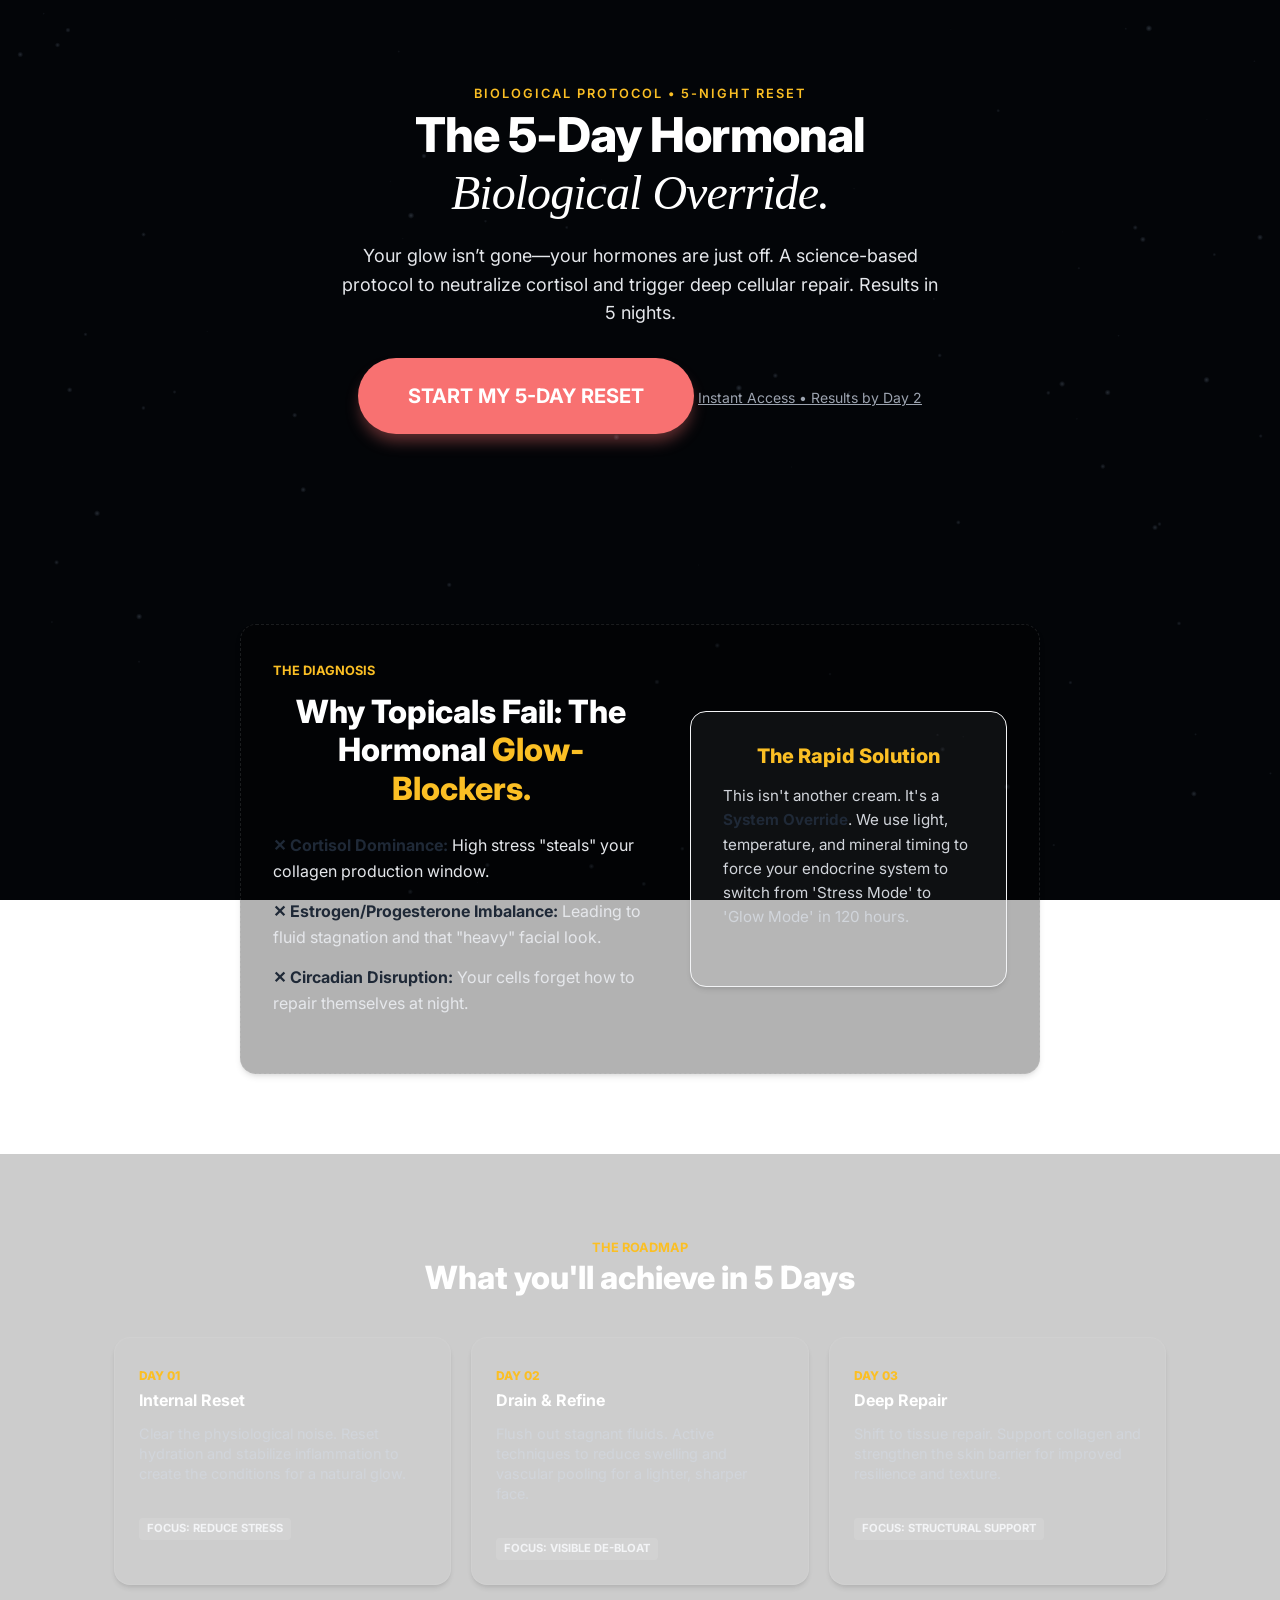
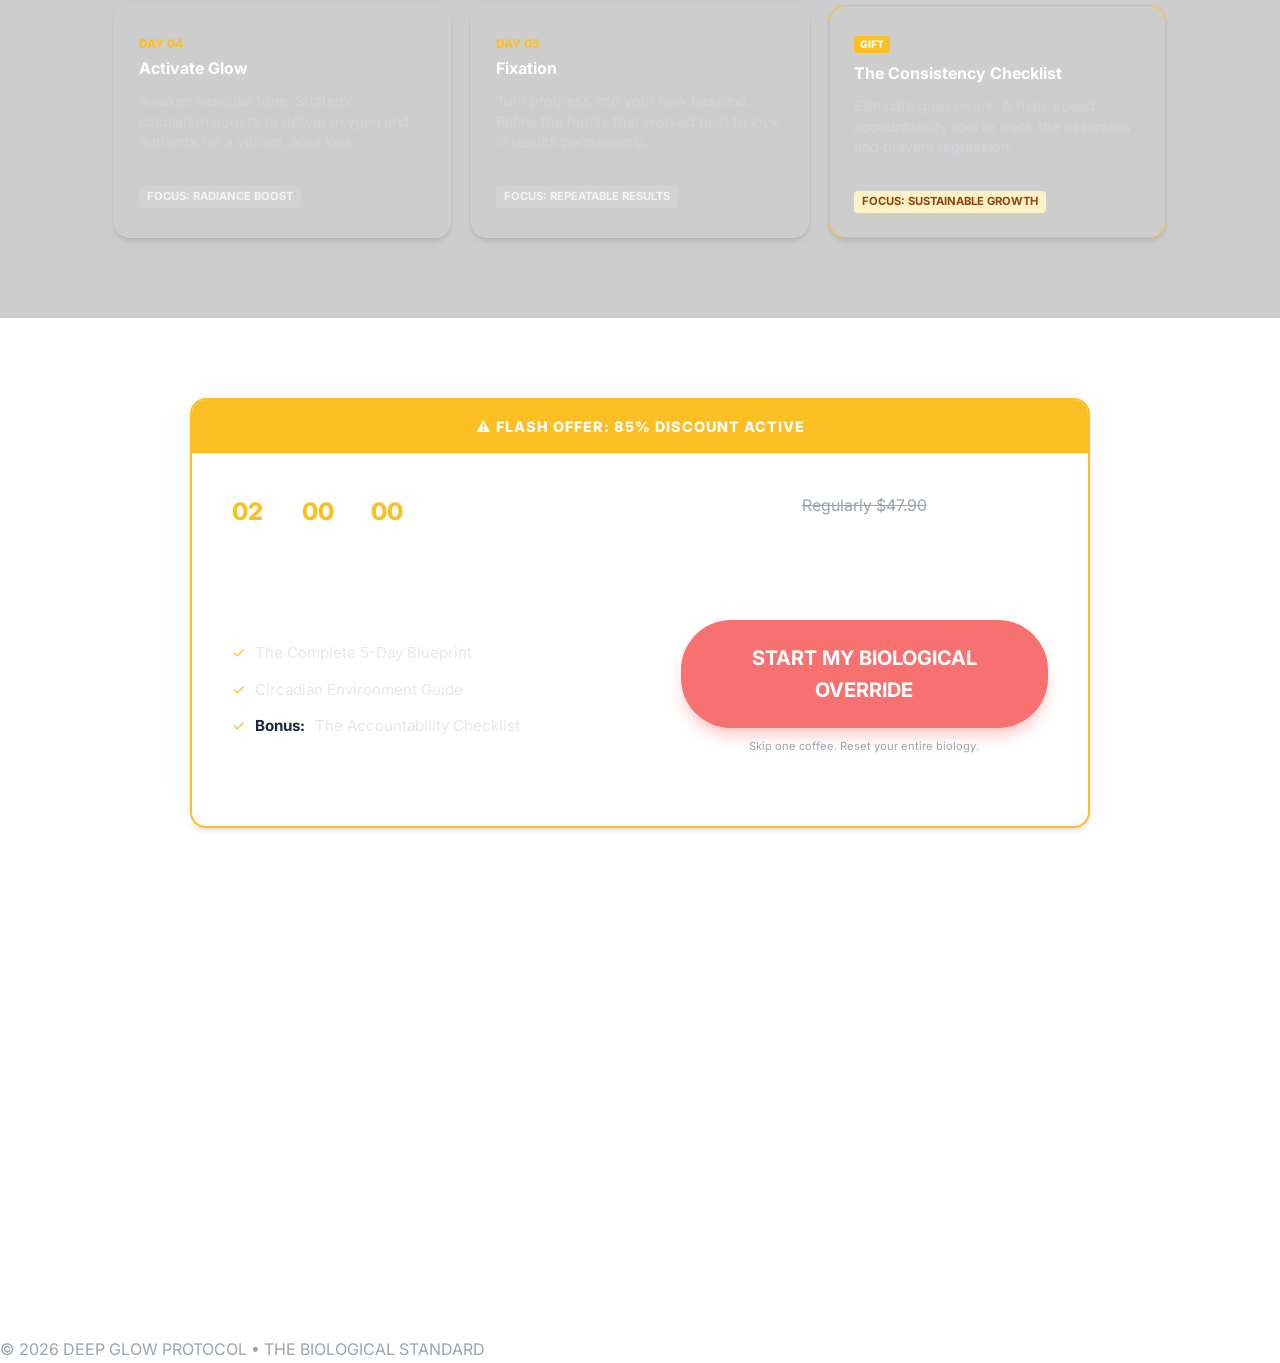
==== commit fa3b48eb: "Update index.html" ====
--- a/index.html
+++ b/index.html
@@ -114,8 +114,8 @@
     <header class="section">
         <div class="container text-center">
             <span style="color: #fbbf24; font-weight: 600; text-transform: uppercase; letter-spacing: 2px; font-size: 0.8rem;">Biological Protocol • 5-Night Reset</span>
-            <h1 style="color: #ffffff;">Wake Up to Radiant Skin <br> <span style="font-style: italic; font-weight: 400; font-family: serif; color: #ffffff;">Results in 5 Days.</span></h1>
-            <p style="margin: 0 auto; max-width: 600px; color: #e5e7eb;">Stop fighting your biology. A simple, science-based protocol to neutralize stress and trigger deep cellular repair while you sleep. Fast to apply, impossible to ignore.</p>
+            <h1 style="color: #ffffff;">The 5-Day Hormonal <br> <span style="font-style: italic; font-weight: 400; font-family: serif; color: #ffffff;">Biological Override.</span></h1>
+            <p style="margin: 0 auto; max-width: 600px; color: #e5e7eb;">Your glow isn’t gone—your hormones are just off. A science-based protocol to neutralize cortisol and trigger deep cellular repair. Results in 5 nights.</p>
             
             <div class="cta-container">
                 <a href="#offer" class="cta">Start My 5-Day Reset</a>
@@ -131,18 +131,18 @@
                     <div style="display: flex; gap: 40px; align-items: center;" class="mobile-stack">
                         <div style="flex: 1.2;">
                             <span style="color: #fbbf24; text-transform: uppercase; font-size: 0.8rem; font-weight: 700;">The Diagnosis</span>
-                            <h2 style="color: #ffffff; margin-top: 10px;">Why your skin looks <span style="color: #fbbf24;">tired</span></h2>
+                            <h2 style="color: #ffffff; margin-top: 10px;">Why Topicals Fail: The Hormonal  <span style="color: #fbbf24;">Glow-Blockers.</span></h2>
                             
                             <div style="margin-top: 25px;">
-                                <p style="font-size: 1rem; margin-bottom: 15px; color: #e5e7eb;"><strong>✕ Cortisol Spikes:</strong> Stress blocks nocturnal collagen production.</p>
-                                <p style="font-size: 1rem; margin-bottom: 15px; color: #e5e7eb;"><strong>✕ Fluid Stagnation:</strong> The real cause of puffiness and dark circles.</p>
-                                <p style="font-size: 1rem; color: #e5e7eb;"><strong>✕ Barrier Burnout:</strong> Why your expensive serums aren't working anymore.</p>
+                                <p style="font-size: 1rem; margin-bottom: 15px; color: #e5e7eb;"><strong>✕ Cortisol Dominance:</strong> High stress "steals" your collagen production window.</p>
+                                <p style="font-size: 1rem; margin-bottom: 15px; color: #e5e7eb;"><strong>✕ Estrogen/Progesterone Imbalance:</strong> Leading to fluid stagnation and that "heavy" facial look.</p>
+                                <p style="font-size: 1rem; color: #e5e7eb;"><strong>✕ Circadian Disruption:</strong> Your cells forget how to repair themselves at night.</p>
                             </div>
                         </div>
                         
                         <div class="box" style="background: rgba(255,255,255,0.05); padding: 2rem; flex: 0.8;">
                             <h3 style="color: #fbbf24; font-size: 1.25rem; margin-bottom: 1rem;">The Rapid Solution</h3>
-                            <p style="font-size: 0.95rem; color: #d1d5db;">This isn't a long routine. It's a <strong>biological override</strong>. In 5 nights, we realign your internal environment to force your body into "Deep Regeneration Mode."</p>
+                            <p style="font-size: 0.95rem; color: #d1d5db;">This isn't another cream. It's a <strong>System Override</strong>. We use light, temperature, and mineral timing to force your endocrine system to switch from 'Stress Mode' to 'Glow Mode' in 120 hours.</p>
                         </div>
                     </div>
                 </div>
@@ -236,8 +236,8 @@
                             <div style="font-size: 4.5rem; font-weight: 800; color: #ffffff; line-height: 1; margin: 10px 0;">$7.90</div>
                             
                             <div class="cta-container" style="margin-top: 20px;">
-                                <a href="https://pay.hotmart.com/W104754654M?bid=1772998700626" class="cta" style="width: 100%; display: block; box-sizing: border-box;">Unlock Everything Now</a>
-                                <span style="font-size: 0.7rem; color: #9ca3af; margin-top: 10px; display: block;">ONE-TIME PAYMENT • LIFETIME ACCESS</span>
+                                <a href="https://pay.hotmart.com/W104754654M?bid=1772998700626" class="cta" style="width: 100%; display: block; box-sizing: border-box;">Start My Biological Override</a>
+                                <span style="font-size: 0.7rem; color: #9ca3af; margin-top: 10px; display: block;">Skip one coffee. Reset your entire biology.</span>
                             </div>
                         </div>
                     </div>
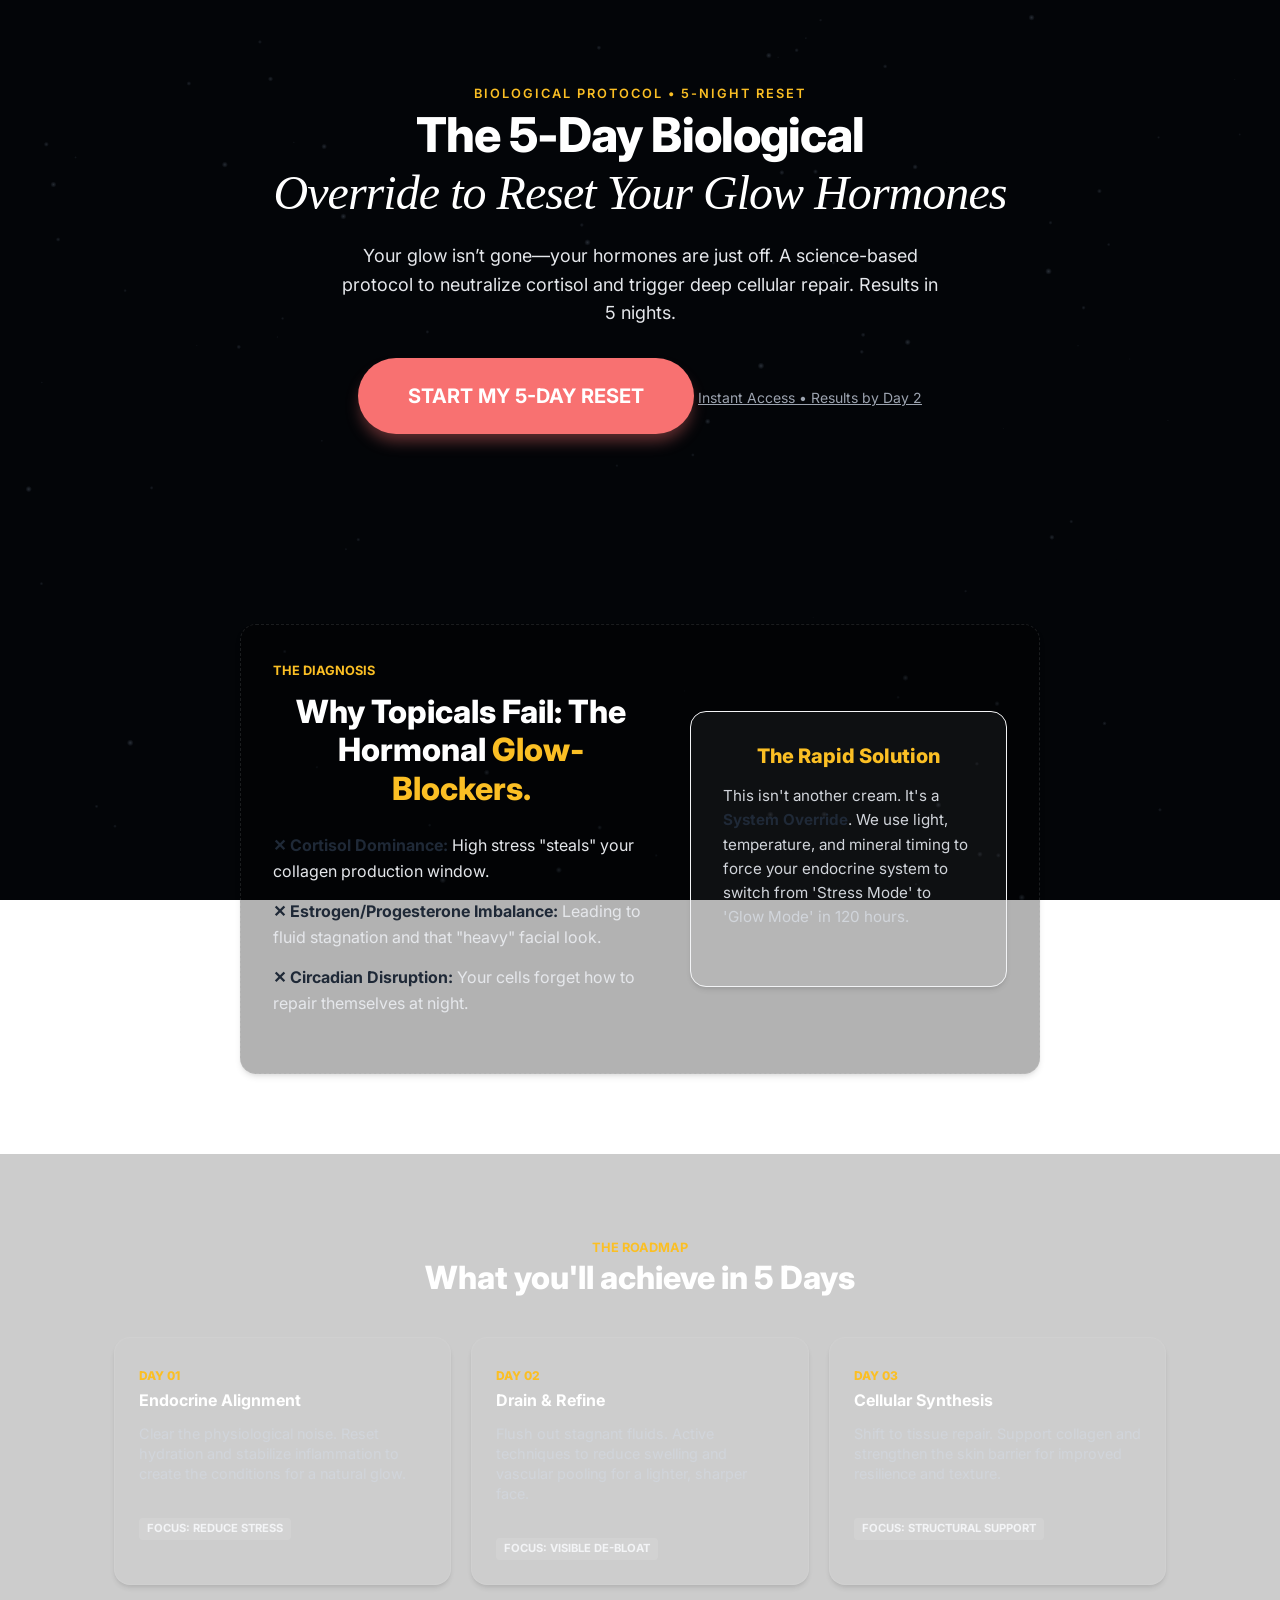
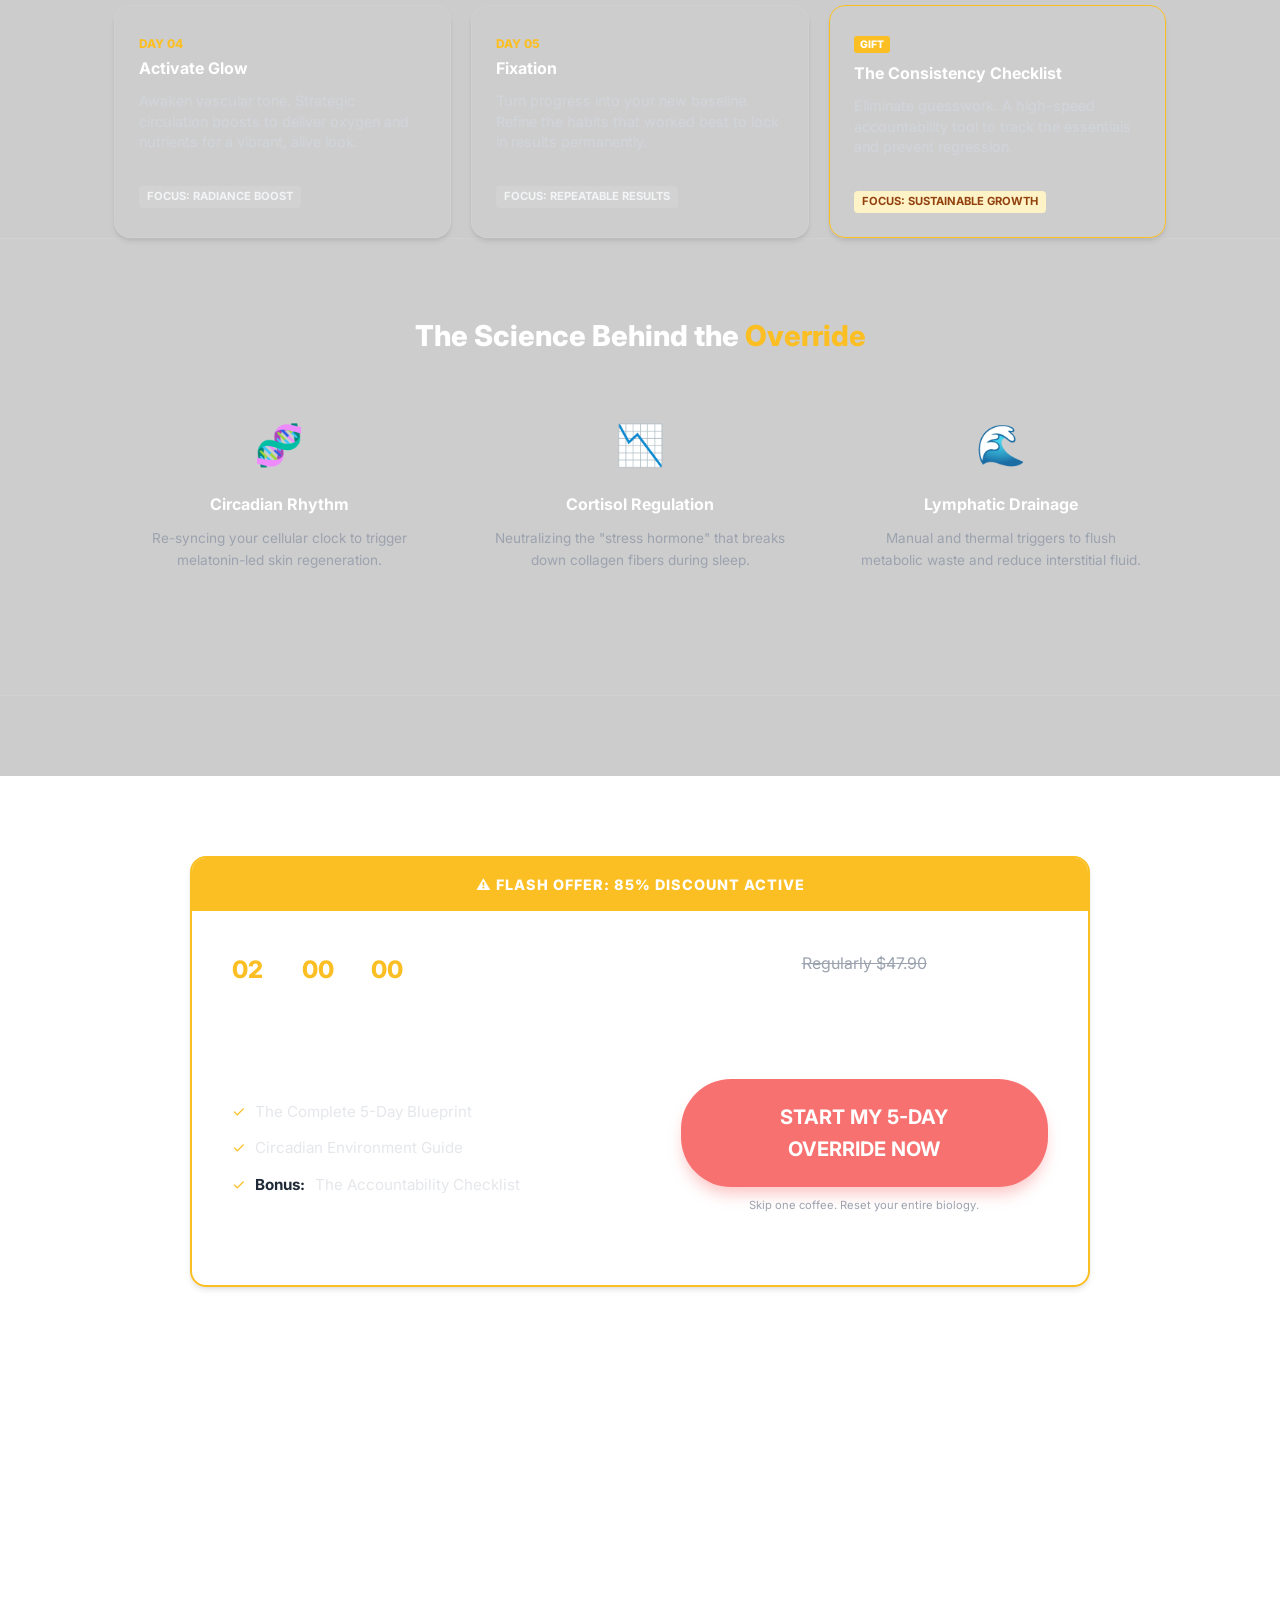
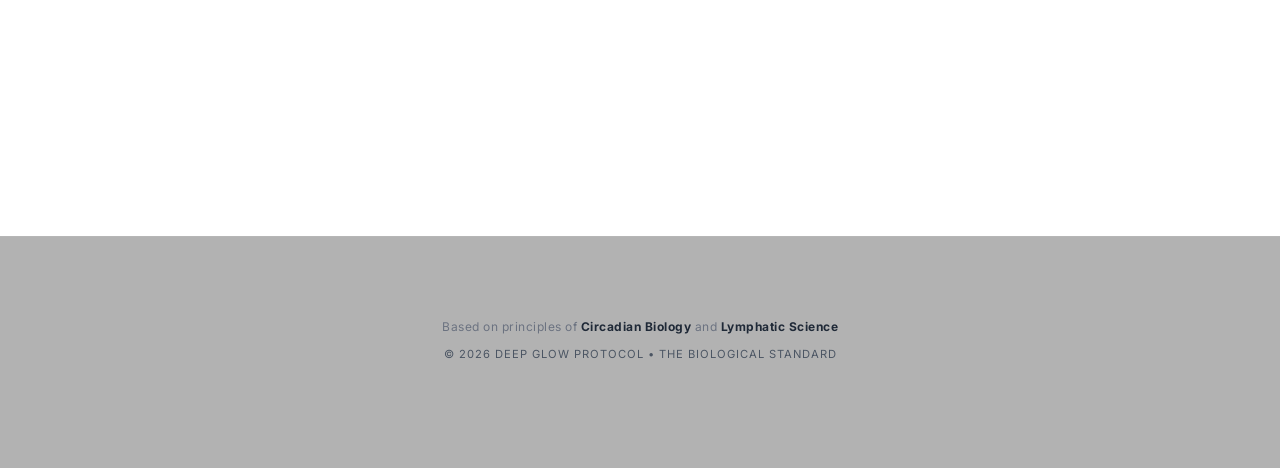
==== commit a9c57e07: "Update index.html" ====
--- a/index.html
+++ b/index.html
@@ -88,6 +88,29 @@
             h1 { font-size: 2.2rem !important; }
             .section { padding: 40px 0 !important; }
         }
+
+        footer {
+    padding: 40px 20px;
+    text-align: center;
+    border-top: 1px solid rgba(255,255,255,0.05);
+    background: rgba(0,0,0,0.3);
+    margin-top: 40px;
+}
+
+.footer-creds {
+    font-size: 0.75rem;
+    color: #6b7280; /* Um cinza mais discreto */
+    margin-bottom: 10px;
+    letter-spacing: 0.5px;
+}
+
+.footer-copy {
+    font-size: 0.7rem;
+    color: #4b5563;
+    text-transform: uppercase;
+    letter-spacing: 1px;
+}
+        
     </style>
     <!-- Meta Pixel Code -->
 <script>
@@ -114,7 +137,7 @@
     <header class="section">
         <div class="container text-center">
             <span style="color: #fbbf24; font-weight: 600; text-transform: uppercase; letter-spacing: 2px; font-size: 0.8rem;">Biological Protocol • 5-Night Reset</span>
-            <h1 style="color: #ffffff;">The 5-Day Hormonal <br> <span style="font-style: italic; font-weight: 400; font-family: serif; color: #ffffff;">Biological Override.</span></h1>
+            <h1 style="color: #ffffff;">The 5-Day Biological <br> <span style="font-style: italic; font-weight: 400; font-family: serif; color: #ffffff;">Override to Reset Your Glow Hormones</span></h1>
             <p style="margin: 0 auto; max-width: 600px; color: #e5e7eb;">Your glow isn’t gone—your hormones are just off. A science-based protocol to neutralize cortisol and trigger deep cellular repair. Results in 5 nights.</p>
             
             <div class="cta-container">
@@ -157,7 +180,7 @@
                 <div class="module-grid">
                     <div class="box module-card">
                         <span style="color: #fbbf24; font-weight: 800; font-size: 0.75rem;">DAY 01</span>
-                        <h4>Internal Reset</h4>
+                        <h4>Endocrine Alignment</h4>
                         <p>Clear the physiological noise. Reset hydration and stabilize inflammation to create the conditions for a natural glow.</p>
                         <span class="benefit-tag">Focus: Reduce Stress</span>
                     </div>
@@ -171,7 +194,7 @@
                     
                     <div class="box module-card">
                         <span style="color: #fbbf24; font-weight: 800; font-size: 0.75rem;">DAY 03</span>
-                        <h4>Deep Repair</h4>
+                        <h4>Cellular Synthesis</h4>
                         <p>Shift to tissue repair. Support collagen and strengthen the skin barrier for improved resilience and texture.</p>
                         <span class="benefit-tag">Focus: Structural Support</span>
                     </div>
@@ -198,6 +221,33 @@
                     </div>
                 </div>
             </div>
+
+            <section class="section" style="background: rgba(255,255,255,0.02); border-top: 1px solid rgba(255,255,255,0.05); border-bottom: 1px solid rgba(255,255,255,0.05);">
+    <div class="container text-center">
+        <h2 style="color: #ffffff; margin-bottom: 40px; font-size: 1.8rem;">The Science Behind the <span style="color: #fbbf24;">Override</span></h2>
+        
+        <div style="display: flex; gap: 30px; justify-content: center;" class="mobile-stack">
+            <div style="flex: 1; padding: 20px;">
+                <div style="font-size: 2.5rem; margin-bottom: 15px;">🧬</div>
+                <h4 style="color: #ffffff; margin-bottom: 10px;">Circadian Rhythm</h4>
+                <p style="font-size: 0.85rem; color: #9ca3af;">Re-syncing your cellular clock to trigger melatonin-led skin regeneration.</p>
+            </div>
+
+            <div style="flex: 1; padding: 20px;">
+                <div style="font-size: 2.5rem; margin-bottom: 15px;">📉</div>
+                <h4 style="color: #ffffff; margin-bottom: 10px;">Cortisol Regulation</h4>
+                <p style="font-size: 0.85rem; color: #9ca3af;">Neutralizing the "stress hormone" that breaks down collagen fibers during sleep.</p>
+            </div>
+
+            <div style="flex: 1; padding: 20px;">
+                <div style="font-size: 2.5rem; margin-bottom: 15px;">🌊</div>
+                <h4 style="color: #ffffff; margin-bottom: 10px;">Lymphatic Drainage</h4>
+                <p style="font-size: 0.85rem; color: #9ca3af;">Manual and thermal triggers to flush metabolic waste and reduce interstitial fluid.</p>
+            </div>
+        </div>
+    </div>
+</section>
+            
         </section>
 
         <section id="offer" class="section">
@@ -236,7 +286,7 @@
                             <div style="font-size: 4.5rem; font-weight: 800; color: #ffffff; line-height: 1; margin: 10px 0;">$7.90</div>
                             
                             <div class="cta-container" style="margin-top: 20px;">
-                                <a href="https://pay.hotmart.com/W104754654M?bid=1772998700626" class="cta" style="width: 100%; display: block; box-sizing: border-box;">Start My Biological Override</a>
+                                <a href="https://pay.hotmart.com/W104754654M?bid=1772998700626" class="cta" style="width: 100%; display: block; box-sizing: border-box;">Start My 5-Day Override Now</a>
                                 <span style="font-size: 0.7rem; color: #9ca3af; margin-top: 10px; display: block;">Skip one coffee. Reset your entire biology.</span>
                             </div>
                         </div>
@@ -268,9 +318,17 @@
         </section>
     </main>
         
-    <footer style="color: #9ca3af;">
-        © 2026 DEEP GLOW PROTOCOL • THE BIOLOGICAL STANDARD
-    </footer>
+    <footer class="section">
+    <div class="container">
+        <p class="footer-creds">
+            Based on principles of <strong>Circadian Biology</strong> and <strong>Lymphatic Science</strong>
+        </p>
+        
+        <p class="footer-copy">
+            © 2026 DEEP GLOW PROTOCOL • THE BIOLOGICAL STANDARD
+        </p>
+    </div>
+</footer>
 
     <script>
         // Animação de Fundo
--- a/style.css
+++ b/style.css
@@ -1 +1,217 @@
-/* ============================================================ PROJECT: Glow Reset – 5 Day Skin Recovery Plan STYLE: Modern, Premium, High-Conversion TARGET: American Female Market ============================================================ */ /* 1. GLOBAL RESET */ * { margin: 0; padding: 0; box-sizing: border-box; -webkit-font-smoothing: antialiased; -moz-osx-font-smoothing: grayscale; } :root { --primary-color: #F87171; /* Modern Coral for Conversion */ --primary-hover: #EF4444; --accent-soft: #FFF5F5; /* Soft Rose Background */ --text-main: #1F2937; /* Deep Charcoal for readability */ --text-light: #6B7280; /* Grey for subheadlines */ --white: #FFFFFF; --border-color: #F3F4F6; --shadow: 0 4px 6px -1px rgba(0, 0, 0, 0.1), 0 2px 4px -1px rgba(0, 0, 0, 0.06); --font-main: 'Inter', -apple-system, BlinkMacSystemFont, "Segoe UI", Roboto, sans-serif; } html { scroll-behavior: smooth; font-size: 16px; } body { font-family: var(--font-main); background-color: var(--white); color: var(--text-main); line-height: 1.6; overflow-x: hidden; } /* 2. ESTRUTURA BASE */ .container { width: 100%; max-width: 1100px; margin: 0 auto; padding: 0 24px; } .section { padding: 80px 0; position: relative; } .box { background: var(--white); padding: 40px; border-radius: 16px; border: 1px solid var(--border-color); box-shadow: var(--shadow); max-width: 800px; margin: 0 auto; } .highlight { background-color: var(--accent-soft); padding: 40px 0; border-top: 1px solid var(--border-color); border-bottom: 1px solid var(--border-color); } /* 3. TIPOGRAFIA */ h1, h2, h3 { font-weight: 800; line-height: 1.2; margin-bottom: 20px; text-align: center; } h1 { font-size: clamp(40px, 5vw, 48px); color: var(--text-main); letter-spacing: -0.02em; } h2 { font-size: clamp(26px, 4vw, 32px); color: var(--text-main); } p { font-size: 18px; color: var(--text-light); margin-bottom: 1.5rem; max-width: 700px; margin-left: auto; margin-right: auto; } strong { color: var(--text-main); font-weight: 700; } /* 4. BOTÕES (CTA) */ .cta-container { text-align: center; margin: 30px 0; } .cta { display: inline-block; background-color: var(--primary-color); color: var(--white); font-size: 20px; font-weight: 700; text-transform: uppercase; text-decoration: none; padding: 22px 50px; border-radius: 50px; transition: all 0.3s ease; box-shadow: 0 10px 15px -3px rgba(248, 113, 113, 0.4); cursor: pointer; border: none; } .cta:hover { background-color: var(--primary-hover); transform: translateY(-2px); box-shadow: 0 20px 25px -5px rgba(248, 113, 113, 0.5); } .cta-secondary { display: inline-block; color: var(--text-light); font-size: 14px; text-decoration: underline; background: none; border: none; cursor: pointer; margin-top: 15px; transition: color 0.2s; } .cta-secondary:hover { color: var(--text-main); } /* 5. AUXILIARY CLASSES */ .text-center { text-align: center; } .img-responsive { max-width: 100%; height: auto; border-radius: 12px; display: block; margin: 20px auto; } /* 6. RESPONSIVIDADE (MOBILE-FIRST REFINEMENT) */ @media (max-width: 768px) { .section { padding: 40px 0; } .container { padding: 0 20px; } h1 { font-size: 28px; /* Compact & Professional */ line-height: 1.1; } h2 { font-size: 22px; } p { font-size: 16px; line-height: 1.5; } .box { padding: 25px 20px; border-radius: 12px; } .cta { width: 100%; /* Full width for thumbs */ font-size: 18px; padding: 18px 20px; border-radius: 8px; /* Slightly sharper for compact look */ } .cta-container { margin: 20px 0; } /* Avoid huge gaps on mobile */ .highlight { padding: 30px 0; } } /* 7. PERFORMANCE & CLEANUP */ .no-scroll { overflow: hidden; } button:focus { outline: none; } /* Subtle Animation for Attention */ @keyframes pulse { 0% { transform: scale(1); } 50% { transform: scale(1.02); } 100% { transform: scale(1); } } .cta-pulse { animation: pulse 2s infinite; }
+/* =========================================================
+   STYLE: Modern, Premium, High-Conversion
+   TARGET: American Female Market
+============================================================ 
+*/
+
+/* 1. GLOBAL RESET */
+* {
+    margin: 0;
+    padding: 0;
+    box-sizing: border-box;
+    -webkit-font-smoothing: antialiased;
+    -moz-osx-font-smoothing: grayscale;
+}
+
+:root {
+    --primary-color: #F87171; /* Modern Coral for Conversion */
+    --primary-hover: #EF4444;
+    --accent-soft: #FFF5F5;   /* Soft Rose Background */
+    --text-main: #1F2937;     /* Deep Charcoal for readability */
+    --text-light: #6B7280;    /* Grey for subheadlines */
+    --white: #FFFFFF;
+    --border-color: #F3F4F6;
+    --shadow: 0 4px 6px -1px rgba(0, 0, 0, 0.1), 0 2px 4px -1px rgba(0, 0, 0, 0.06);
+    --font-main: 'Inter', -apple-system, BlinkMacSystemFont, "Segoe UI", Roboto, sans-serif;
+}
+
+html {
+    scroll-behavior: smooth;
+    font-size: 16px;
+}
+
+body {
+    font-family: var(--font-main);
+    background-color: var(--white);
+    color: var(--text-main);
+    line-height: 1.6;
+    overflow-x: hidden;
+}
+
+/* 2. ESTRUTURA BASE */
+.container {
+    width: 100%;
+    max-width: 1100px;
+    margin: 0 auto;
+    padding: 0 24px;
+}
+
+.section {
+    padding: 80px 0;
+    position: relative;
+}
+
+.box {
+    background: var(--white);
+    padding: 40px;
+    border-radius: 16px;
+    border: 1px solid var(--border-color);
+    box-shadow: var(--shadow);
+    max-width: 800px;
+    margin: 0 auto;
+}
+
+.highlight {
+    background-color: var(--accent-soft);
+    padding: 40px 0;
+    border-top: 1px solid var(--border-color);
+    border-bottom: 1px solid var(--border-color);
+}
+
+/* 3. TIPOGRAFIA */
+h1, h2, h3 {
+    font-weight: 800;
+    line-height: 1.2;
+    margin-bottom: 20px;
+    text-align: center;
+}
+
+h1 {
+    font-size: clamp(40px, 5vw, 48px);
+    color: var(--text-main);
+    letter-spacing: -0.02em;
+}
+
+h2 {
+    font-size: clamp(26px, 4vw, 32px);
+    color: var(--text-main);
+}
+
+p {
+    font-size: 18px;
+    color: var(--text-light);
+    margin-bottom: 1.5rem;
+    max-width: 700px;
+    margin-left: auto;
+    margin-right: auto;
+}
+
+strong {
+    color: var(--text-main);
+    font-weight: 700;
+}
+
+/* 4. BOTÕES (CTA) */
+.cta-container {
+    text-align: center;
+    margin: 30px 0;
+}
+
+.cta {
+    display: inline-block;
+    background-color: var(--primary-color);
+    color: var(--white);
+    font-size: 20px;
+    font-weight: 700;
+    text-transform: uppercase;
+    text-decoration: none;
+    padding: 22px 50px;
+    border-radius: 50px;
+    transition: all 0.3s ease;
+    box-shadow: 0 10px 15px -3px rgba(248, 113, 113, 0.4);
+    cursor: pointer;
+    border: none;
+}
+
+.cta:hover {
+    background-color: var(--primary-hover);
+    transform: translateY(-2px);
+    box-shadow: 0 20px 25px -5px rgba(248, 113, 113, 0.5);
+}
+
+.cta-secondary {
+    display: inline-block;
+    color: var(--text-light);
+    font-size: 14px;
+    text-decoration: underline;
+    background: none;
+    border: none;
+    cursor: pointer;
+    margin-top: 15px;
+    transition: color 0.2s;
+}
+
+.cta-secondary:hover {
+    color: var(--text-main);
+}
+
+/* 5. AUXILIARY CLASSES */
+.text-center { text-align: center; }
+.img-responsive {
+    max-width: 100%;
+    height: auto;
+    border-radius: 12px;
+    display: block;
+    margin: 20px auto;
+}
+
+/* 6. RESPONSIVIDADE (MOBILE-FIRST REFINEMENT) */
+@media (max-width: 768px) {
+    .section {
+        padding: 40px 0;
+    }
+
+    .container {
+        padding: 0 20px;
+    }
+
+    h1 {
+        font-size: 28px; /* Compact & Professional */
+        line-height: 1.1;
+    }
+
+    h2 {
+        font-size: 22px;
+    }
+
+    p {
+        font-size: 16px;
+        line-height: 1.5;
+    }
+
+    .box {
+        padding: 25px 20px;
+        border-radius: 12px;
+    }
+
+    .cta {
+        width: 100%; /* Full width for thumbs */
+        font-size: 18px;
+        padding: 18px 20px;
+        border-radius: 8px; /* Slightly sharper for compact look */
+    }
+
+    .cta-container {
+        margin: 20px 0;
+    }
+    
+    /* Avoid huge gaps on mobile */
+    .highlight {
+        padding: 30px 0;
+    }
+}
+
+/* 7. PERFORMANCE & CLEANUP */
+.no-scroll { overflow: hidden; }
+button:focus { outline: none; }
+
+/* Subtle Animation for Attention */
+@keyframes pulse {
+    0% { transform: scale(1); }
+    50% { transform: scale(1.02); }
+    100% { transform: scale(1); }
+}
+
+.cta-pulse {
+    animation: pulse 2s infinite;
+}
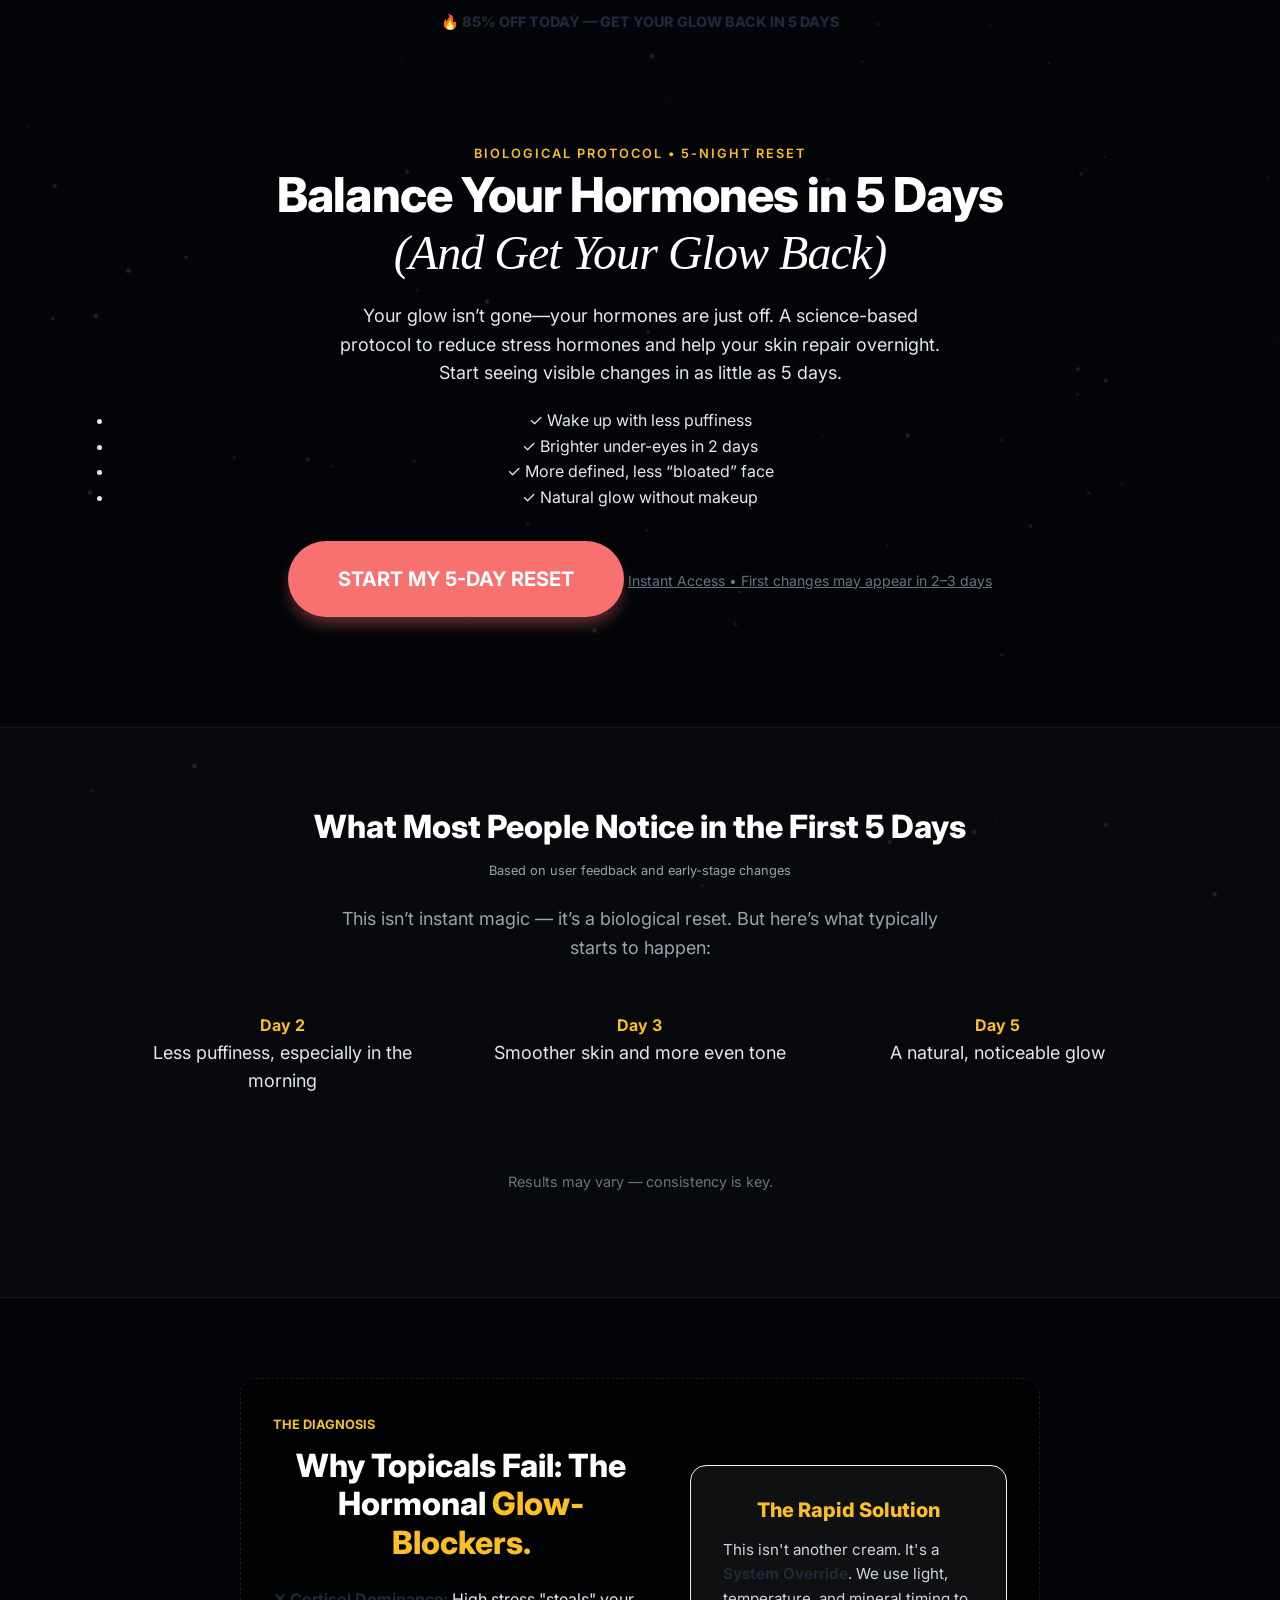
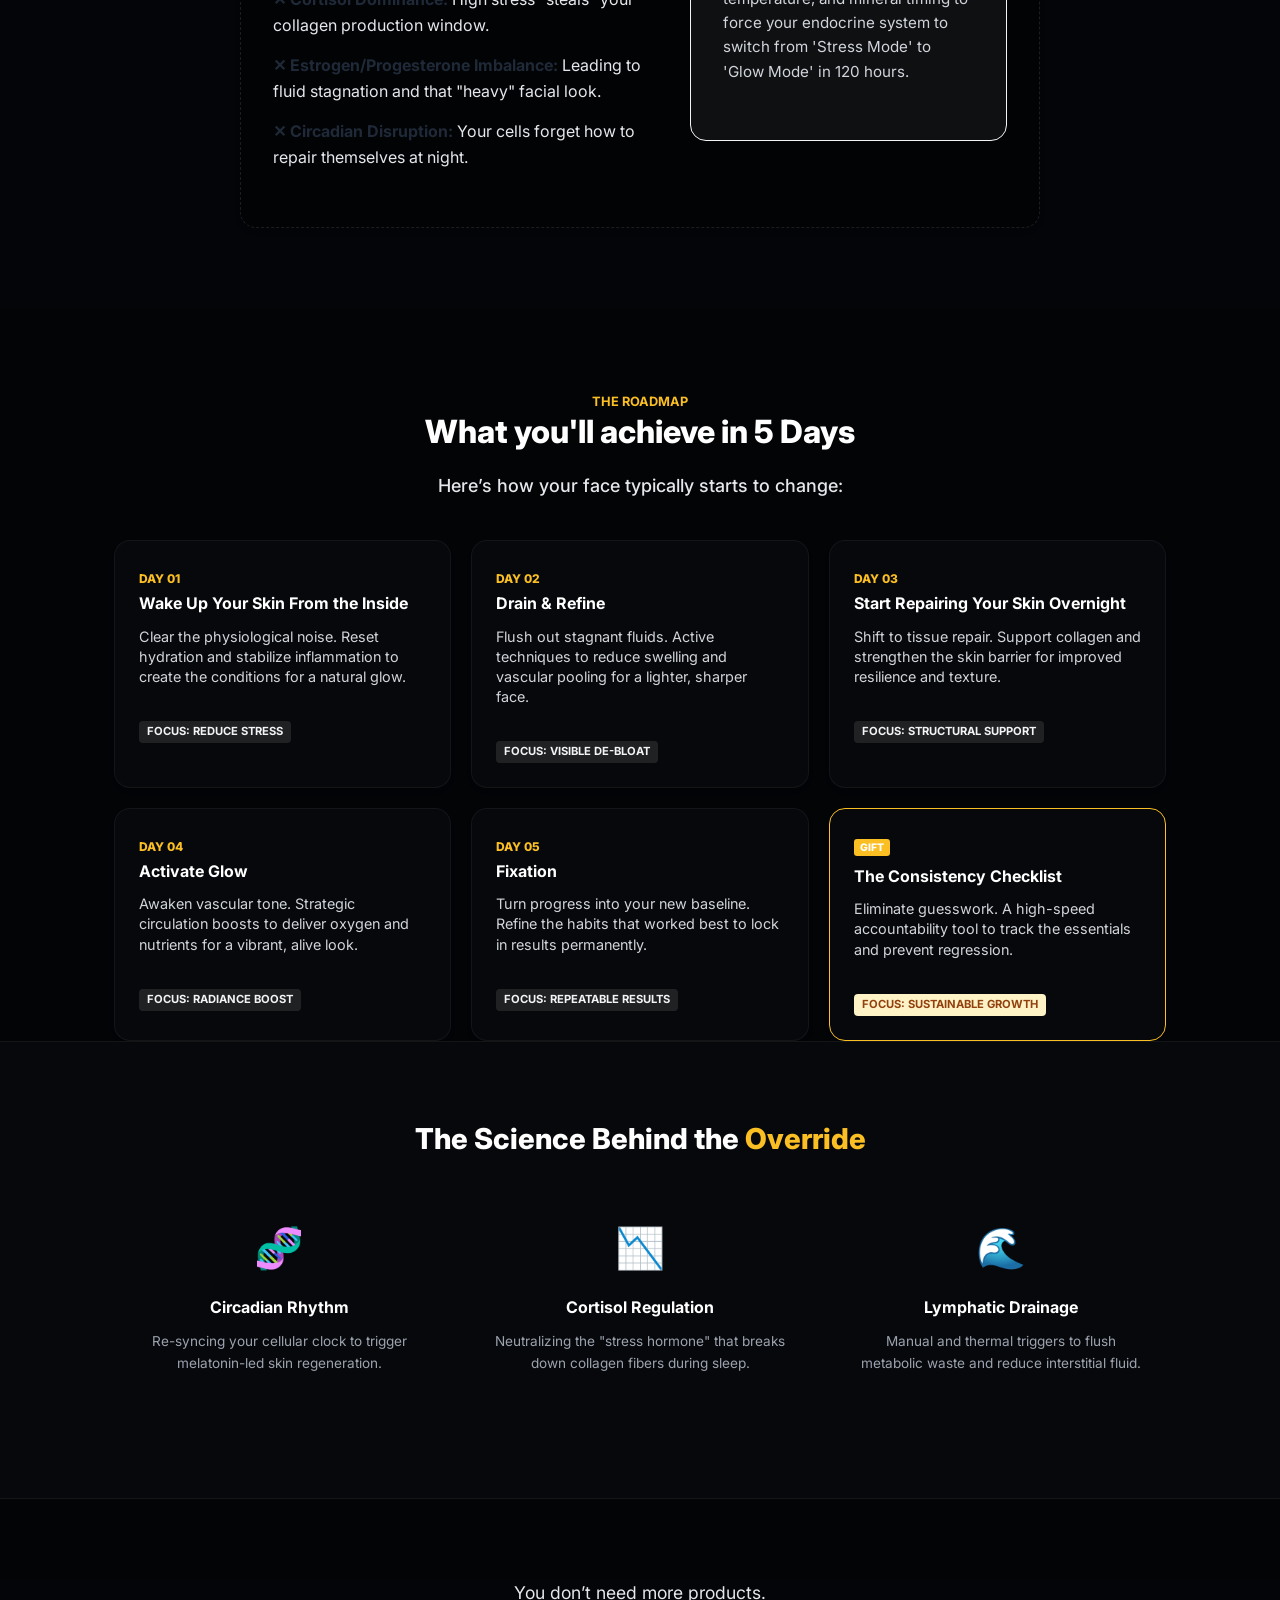
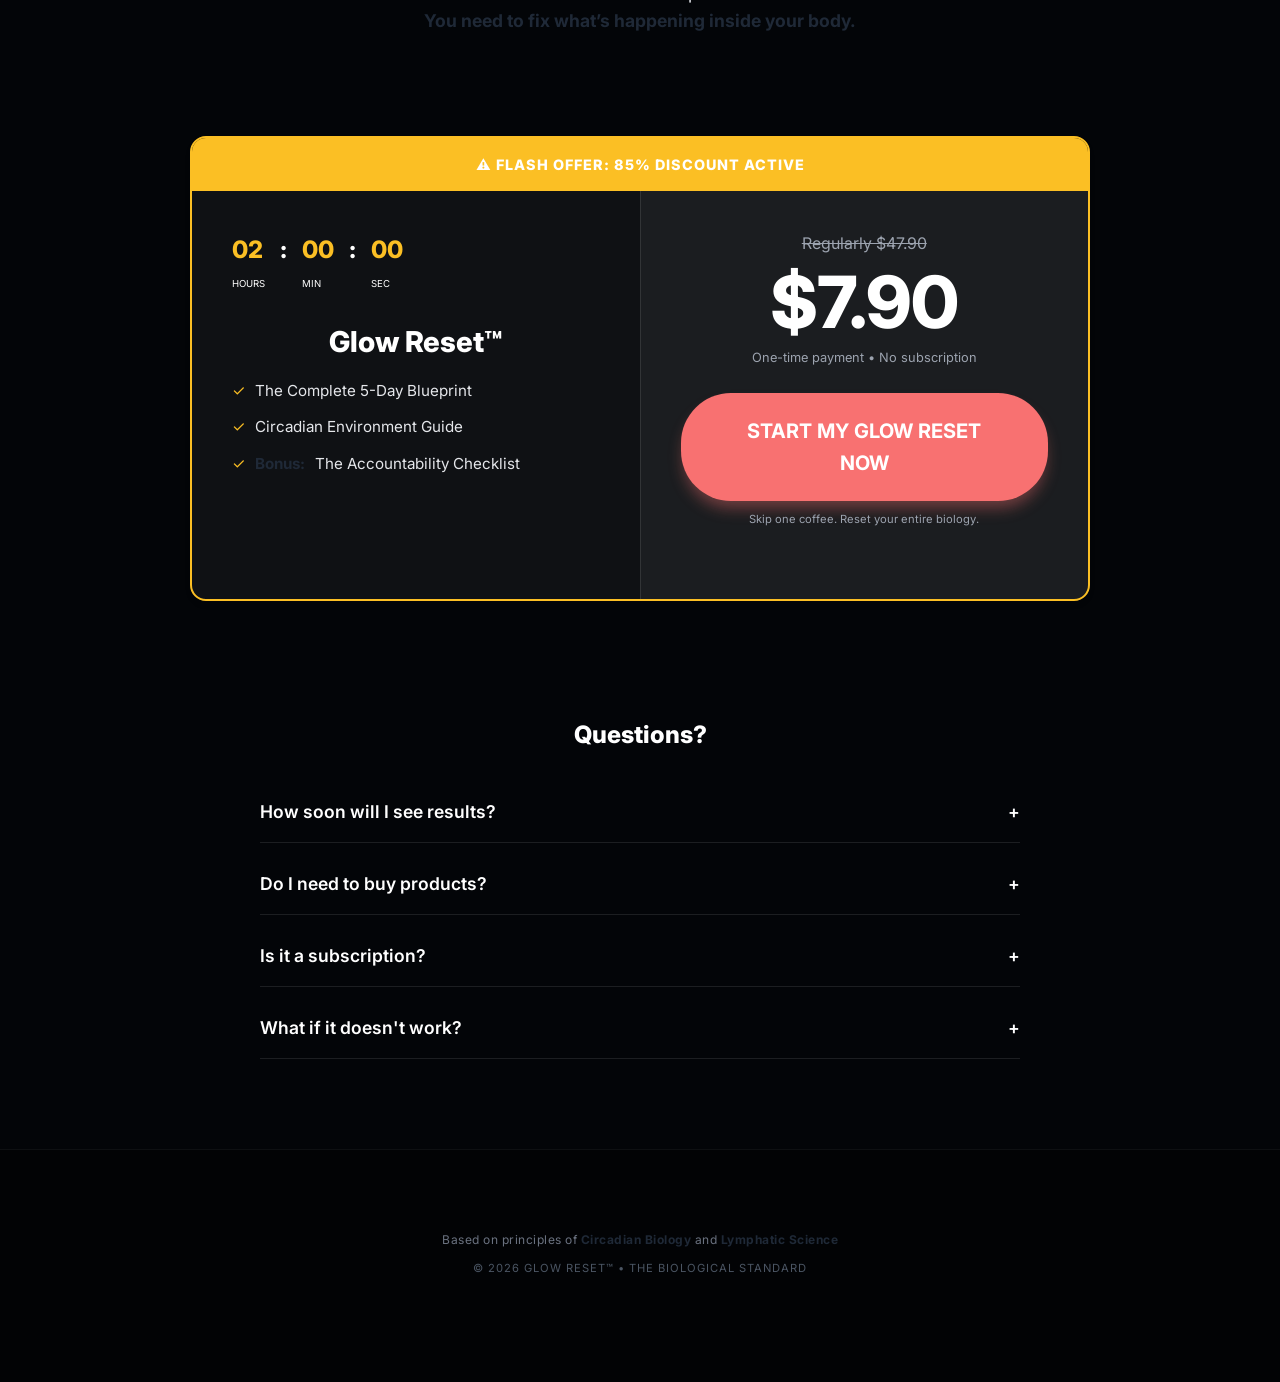
==== commit 3999939c: "Update index.html" ====
--- a/index.html
+++ b/index.html
@@ -2,21 +2,21 @@
 <html lang="en">
 <head>
     <meta charset="UTF-8">
-    <meta name="viewport" content="width=device-width, initial-scale=1.0, maximum-scale=1.0, user-scalable=no">
-    <title>Deep Glow | 5-Day Reset Protocol</title>
+    <meta name="description" content="Balance your hormones and restore your natural glow in 5 days with this science-based reset protocol.">
+    <title>Glow Reset™ | 5-Day Hormone Reset Protocol</title>
     <link href="https://fonts.googleapis.com/css2?family=Plus+Jakarta+Sans:wght@800&family=Inter:wght@300;400;600&display=swap" rel="stylesheet">
     <link rel="stylesheet" href="style.css">
     <style>
         /* Fundo Animado */
         #dropletCanvas {
-            position: fixed;
-            top: 0;
-            left: 0;
-            width: 100%;
-            height: 100%;
-            z-index: -1;
-            background-color: #030508;
-        }
+    position: fixed;
+    top: 0;
+    left: 0;
+    width: 100vw;
+    height: 100vh;
+    z-index: -1;
+    pointer-events: none; /* Garante que não interfira nos cliques */
+}
 
         /* Ajustes de suporte para garantir a responsividade */
         .module-grid {
@@ -83,11 +83,16 @@
         }
 
         @media (max-width: 768px) {
-            .mobile-stack { display: block !important; }
-            .mobile-stack > div { margin-bottom: 20px; }
-            h1 { font-size: 2.2rem !important; }
-            .section { padding: 40px 0 !important; }
-        }
+    .mobile-stack { display: block !important; }
+    .mobile-stack > div { margin-bottom: 20px; }
+    h1 { font-size: 2.2rem !important; }
+    .section { padding: 40px 0 !important; }
+}
+
+@media (max-width: 480px) {
+    .top-alert { font-size: 0.75rem; padding: 8px; }
+}
+        
 
         footer {
     padding: 40px 20px;
@@ -110,10 +115,73 @@
     text-transform: uppercase;
     letter-spacing: 1px;
 }
+
+        body {
+    background-color: #030508; /* Mesma cor do canvas */
+    margin: 0;
+    padding: 0;
+    overflow-x: hidden;
+    padding-top: 60px;
+}
+.top-alert {
+    position: fixed;
+    top: 0;
+    left: 0;
+    width: 100%;
+    text-align: center;
+    font-weight: 800;
+    font-size: 0.9rem;
+    padding: 10px;
+    z-index: 9999;
+    animation: pulseAlert 2s ease-in-out infinite;
+    box-shadow: 0 2px 10px rgba(0,0,0,0.3);
+    cursor: pointer;
+    transition: transform 0.3s ease, opacity 0.2s ease;
+}
+.top-alert:active {
+    transform: scale(0.97);
+    opacity: 0.8;
+}
+.top-alert:hover {
+    opacity: 0.9;
+}
+
+/* Animação */
+@keyframes pulseAlert {
+    0% {
+        background-color: #ff0000;
+        color: #ffffff;
+    }
+    50% {
+        background-color: #ff4d4d;
+        color: #ffffff;
+    }
+    100% {
+        background-color: #ff0000;
+        color: #ffffff;
+    }
+}
+
+
         
     </style>
     <!-- Meta Pixel Code -->
 <script>
+function scrollToOffer() {
+    const element = document.getElementById('offer');
+    const alertBar = document.querySelector('.top-alert');
+
+    if (!element) return;
+
+    const offset = alertBar ? alertBar.offsetHeight : 0;
+
+    const position = element.getBoundingClientRect().top + window.pageYOffset - offset;
+
+    window.scrollTo({
+        top: position,
+        behavior: 'smooth'
+    });
+}
 !function(f,b,e,v,n,t,s)
 {if(f.fbq)return;n=f.fbq=function(){n.callMethod?
 n.callMethod.apply(n,arguments):n.queue.push(arguments)};
@@ -131,21 +199,72 @@
 <!-- End Meta Pixel Code -->
 </head>
 <body>
-
+    
+  <div class="top-alert" onclick="scrollToOffer()">
+    🔥 85% OFF TODAY — GET YOUR GLOW BACK IN 5 DAYS
+</div>
+    
     <canvas id="dropletCanvas"></canvas>
 
     <header class="section">
+        
         <div class="container text-center">
             <span style="color: #fbbf24; font-weight: 600; text-transform: uppercase; letter-spacing: 2px; font-size: 0.8rem;">Biological Protocol • 5-Night Reset</span>
-            <h1 style="color: #ffffff;">The 5-Day Biological <br> <span style="font-style: italic; font-weight: 400; font-family: serif; color: #ffffff;">Override to Reset Your Glow Hormones</span></h1>
-            <p style="margin: 0 auto; max-width: 600px; color: #e5e7eb;">Your glow isn’t gone—your hormones are just off. A science-based protocol to neutralize cortisol and trigger deep cellular repair. Results in 5 nights.</p>
+            <h1 style="color: #ffffff;">Balance Your Hormones in 5 Days <br> <span style="font-style: italic; font-weight: 400; font-family: serif; color: #ffffff;">(And Get Your Glow Back)</span></h1>
+            <p style="margin: 0 auto; max-width: 600px; color: #e5e7eb;">Your glow isn’t gone—your hormones are just off. A science-based protocol to reduce stress hormones and help your skin repair overnight. Start seeing visible changes in as little as 5 days.</p>
+            
+            <ul style="margin-top:20px; margin-bottom:25px; color:#e5e7eb;">
+<li>✓ Wake up with less puffiness</li>
+<li>✓ Brighter under-eyes in 2 days</li>
+<li>✓ More defined, less “bloated” face</li>
+<li>✓ Natural glow without makeup</li>
+</ul>
             
             <div class="cta-container">
                 <a href="#offer" class="cta">Start My 5-Day Reset</a>
-                <span class="cta-secondary" style="color: #9ca3af;">Instant Access • Results by Day 2</span>
+                <span class="cta-secondary">Instant Access • First changes may appear in 2–3 days</span>
             </div>
         </div>
     </header>
+
+    <section class="section" style="background: rgba(255,255,255,0.02); border-top: 1px solid rgba(255,255,255,0.05); border-bottom: 1px solid rgba(255,255,255,0.05);">
+    <div class="container text-center">
+        
+        <h2 style="color: #ffffff; margin-bottom: 10px;">
+            What Most People Notice in the First 5 Days
+        </h2>
+        <p style="margin-top:15px; font-size:0.8rem; color:#9ca3af;">
+Based on user feedback and early-stage changes
+</p>
+
+        <p style="max-width: 600px; margin: 0 auto 30px auto; color: #9ca3af;">
+            This isn’t instant magic — it’s a biological reset. But here’s what typically starts to happen:
+        </p>
+
+        <div style="display: flex; gap: 20px; justify-content: center;" class="mobile-stack">
+
+            <div style="flex: 1; padding: 20px;">
+                <h4 style="color: #fbbf24;">Day 2</h4>
+                <p style="color: #e5e7eb;">Less puffiness, especially in the morning</p>
+            </div>
+
+            <div style="flex: 1; padding: 20px;">
+                <h4 style="color: #fbbf24;">Day 3</h4>
+                <p style="color: #e5e7eb;">Smoother skin and more even tone</p>
+            </div>
+
+            <div style="flex: 1; padding: 20px;">
+                <h4 style="color: #fbbf24;">Day 5</h4>
+                <p style="color: #e5e7eb;">A natural, noticeable glow</p>
+            </div>
+
+        </div>
+        <p style="margin-top: 30px; font-size: 0.9rem; color: #6b7280;">
+    Results may vary — consistency is key.
+</p>
+    </div>
+        
+</section>
 
     <main>
         <section class="section section-dark">
@@ -176,11 +295,15 @@
             <div class="container text-center">
                 <span style="color: #fbbf24; text-transform: uppercase; font-size: 0.8rem; font-weight: 700;">The Roadmap</span>
                 <h2 style="color: #ffffff;">What you'll achieve in 5 Days</h2>
+
+                <p style="margin-bottom: 25px; color:#e5e7eb; font-weight:500;">
+Here’s how your face typically starts to change:
+</p>
                 
                 <div class="module-grid">
                     <div class="box module-card">
                         <span style="color: #fbbf24; font-weight: 800; font-size: 0.75rem;">DAY 01</span>
-                        <h4>Endocrine Alignment</h4>
+                        <h4>Wake Up Your Skin From the Inside</h4>
                         <p>Clear the physiological noise. Reset hydration and stabilize inflammation to create the conditions for a natural glow.</p>
                         <span class="benefit-tag">Focus: Reduce Stress</span>
                     </div>
@@ -194,7 +317,7 @@
                     
                     <div class="box module-card">
                         <span style="color: #fbbf24; font-weight: 800; font-size: 0.75rem;">DAY 03</span>
-                        <h4>Cellular Synthesis</h4>
+                        <h4>Start Repairing Your Skin Overnight</h4>
                         <p>Shift to tissue repair. Support collagen and strengthen the skin barrier for improved resilience and texture.</p>
                         <span class="benefit-tag">Focus: Structural Support</span>
                     </div>
@@ -250,6 +373,11 @@
             
         </section>
 
+        <p style="text-align:center; color:#e5e7eb; margin-bottom:20px; font-size:1.1rem;">
+You don’t need more products.<br>
+<strong>You need to fix what’s happening inside your body.</strong>
+</p>
+        
         <section id="offer" class="section">
             <div class="container">
                 <div class="box" style="max-width: 900px; margin: 0 auto; padding: 0; overflow: hidden; border: 2px solid #fbbf24; background: rgba(255,255,255,0.05);">
@@ -267,7 +395,7 @@
                                 <div><span style="font-size: 1.5rem; font-weight: 800; color: #fbbf24;" id="s">00</span><br><small style="font-size: 0.6rem; text-transform: uppercase; color: #ffffff;">Sec</small></div>
                             </div>
 
-                            <h3 style="font-size: 1.8rem; color: #ffffff;">Deep Glow Reset™</h3>
+                            <h3 style="font-size: 1.8rem; color: #ffffff;">Glow Reset™</h3>
                             <ul style="list-style: none; margin-top: 20px; padding: 0;">
                                 <li style="margin-bottom: 12px; font-size: 0.95rem; display: flex; align-items: center; gap: 10px; color: #e5e7eb;">
                                     <span style="color: #fbbf24;">✓</span> The Complete 5-Day Blueprint
@@ -284,9 +412,11 @@
                         <div style="background: rgba(255,255,255,0.05); padding: 40px; text-align: center; border-left: 1px solid rgba(255,255,255,0.1); flex: 1;">
                             <span style="text-decoration: line-through; color: #9ca3af;">Regularly $47.90</span>
                             <div style="font-size: 4.5rem; font-weight: 800; color: #ffffff; line-height: 1; margin: 10px 0;">$7.90</div>
-                            
+                            <p style="font-size:0.8rem; color:#9ca3af; margin-top:10px;">
+One-time payment • No subscription
+</p>
                             <div class="cta-container" style="margin-top: 20px;">
-                                <a href="https://pay.hotmart.com/W104754654M?bid=1772998700626" class="cta" style="width: 100%; display: block; box-sizing: border-box;">Start My 5-Day Override Now</a>
+                                <a href="https://pay.hotmart.com/W104754654M?bid=1772998700626" class="cta" style="width: 100%; display: block; box-sizing: border-box;">Start My Glow Reset Now</a>
                                 <span style="font-size: 0.7rem; color: #9ca3af; margin-top: 10px; display: block;">Skip one coffee. Reset your entire biology.</span>
                             </div>
                         </div>
@@ -325,7 +455,7 @@
         </p>
         
         <p class="footer-copy">
-            © 2026 DEEP GLOW PROTOCOL • THE BIOLOGICAL STANDARD
+            © 2026 GLOW RESET™ • THE BIOLOGICAL STANDARD
         </p>
     </div>
 </footer>
@@ -371,24 +501,43 @@
 
         // Timer Logic
         function startTimer(duration) {
-            let timer = duration, hours, minutes, seconds;
-            setInterval(function () {
-                hours = parseInt(timer / 3600, 10);
-                minutes = parseInt((timer % 3600) / 60, 10);
-                seconds = parseInt(timer % 60, 10);
-                document.getElementById('h').textContent = hours < 10 ? "0" + hours : hours;
-                document.getElementById('m').textContent = minutes < 10 ? "0" + minutes : minutes;
-                document.getElementById('s').textContent = seconds < 10 ? "0" + seconds : seconds;
-                if (--timer < 0) timer = duration;
-            }, 1000);
-        }
+    let timer = duration, hours, minutes, seconds;
+
+    const interval = setInterval(function () {
+        hours = parseInt(timer / 3600, 10);
+        minutes = parseInt((timer % 3600) / 60, 10);
+        seconds = parseInt(timer % 60, 10);
+
+        document.getElementById('h').textContent = hours < 10 ? "0" + hours : hours;
+        document.getElementById('m').textContent = minutes < 10 ? "0" + minutes : minutes;
+        document.getElementById('s').textContent = seconds < 10 ? "0" + seconds : seconds;
+
+        if (--timer < 0) {
+            clearInterval(interval);
+        }
+    }, 1000);
+}
         function toggleFaq(btn) {
             const content = btn.nextElementSibling;
             const isOpen = content.style.maxHeight;
             document.querySelectorAll('.faq-content').forEach(c => c.style.maxHeight = null);
             content.style.maxHeight = (isOpen && isOpen !== "0px") ? null : content.scrollHeight + "px";
         }
-        window.onload = function () { startTimer(7200); };
+window.addEventListener('load', function () {
+    startTimer(7200);
+
+    const alertBar = document.querySelector('.top-alert');
+
+    window.addEventListener('scroll', function () {
+        let scrollTop = window.pageYOffset || document.documentElement.scrollTop;
+
+        if (scrollTop > 100) {
+            alertBar.style.transform = "translateY(-100%)";
+        } else {
+            alertBar.style.transform = "translateY(0)";
+        }
+    });
+});
     </script>
 </body>
 </html>
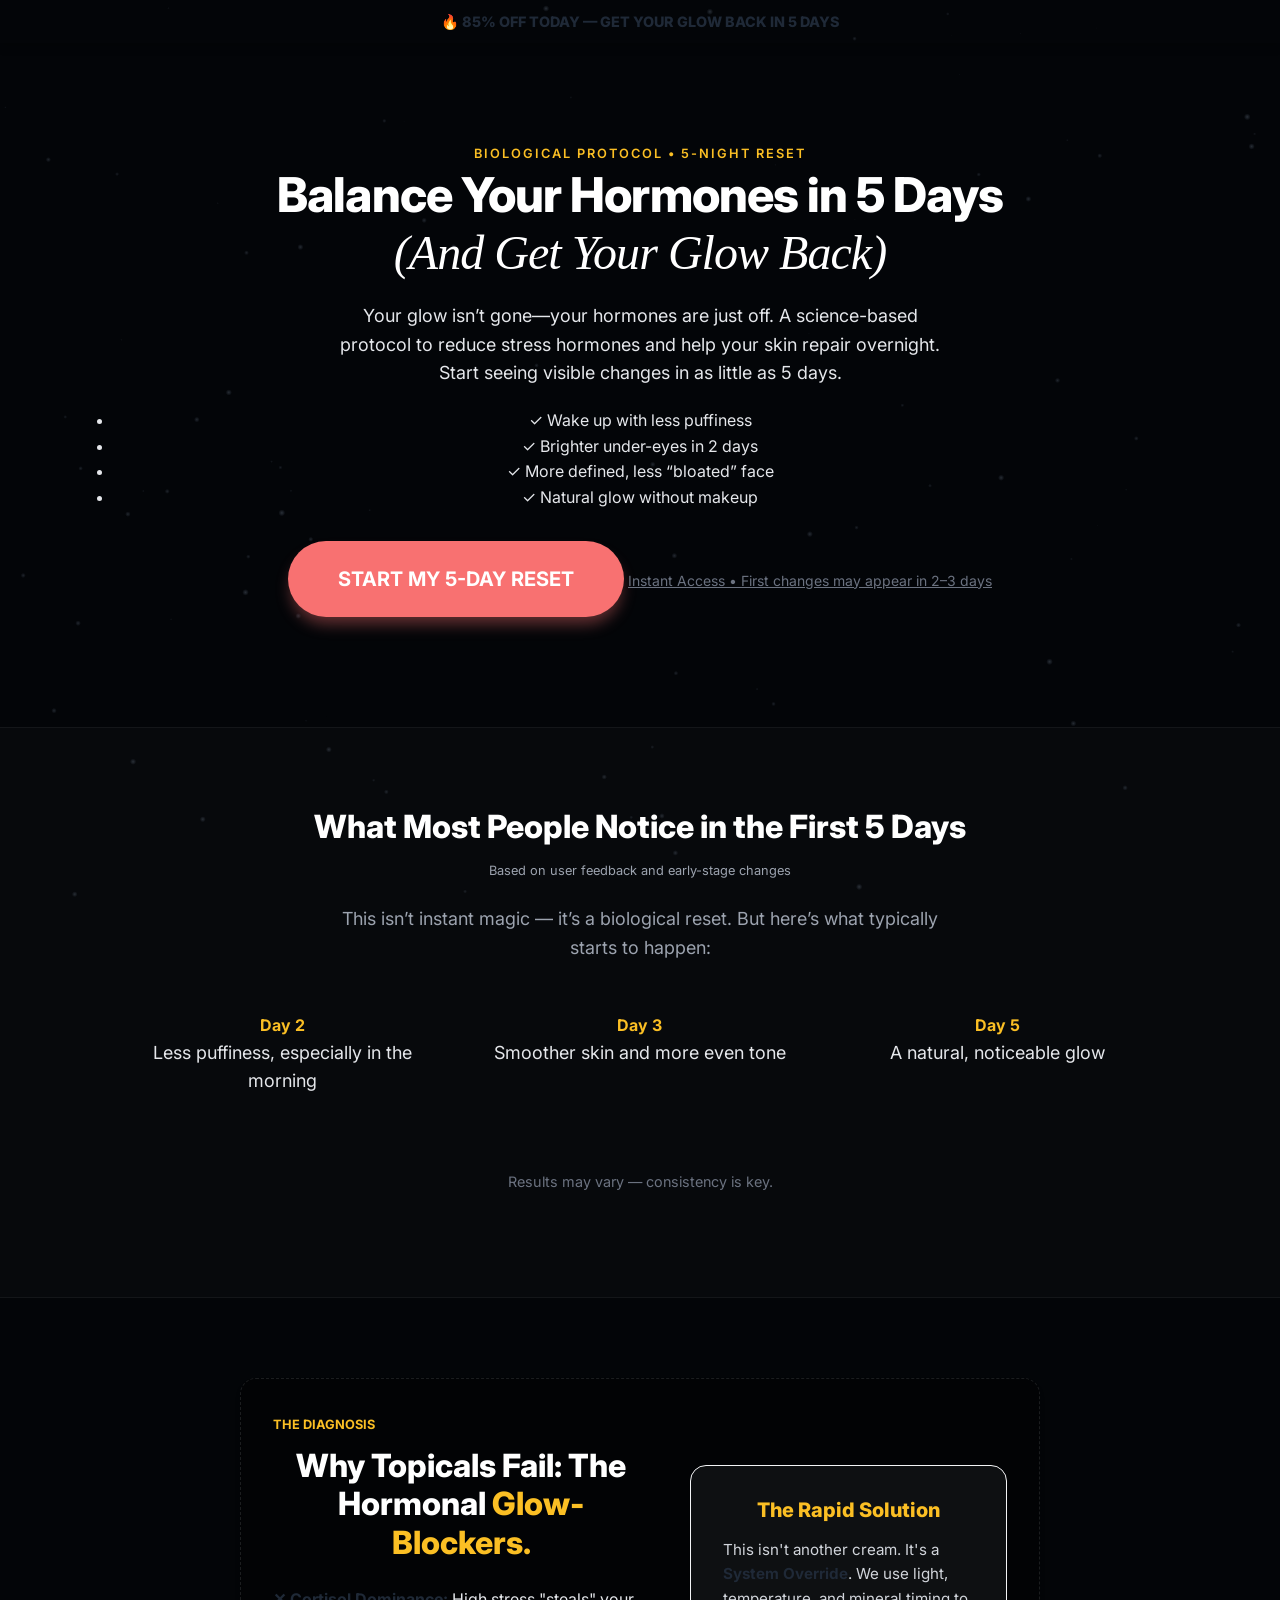
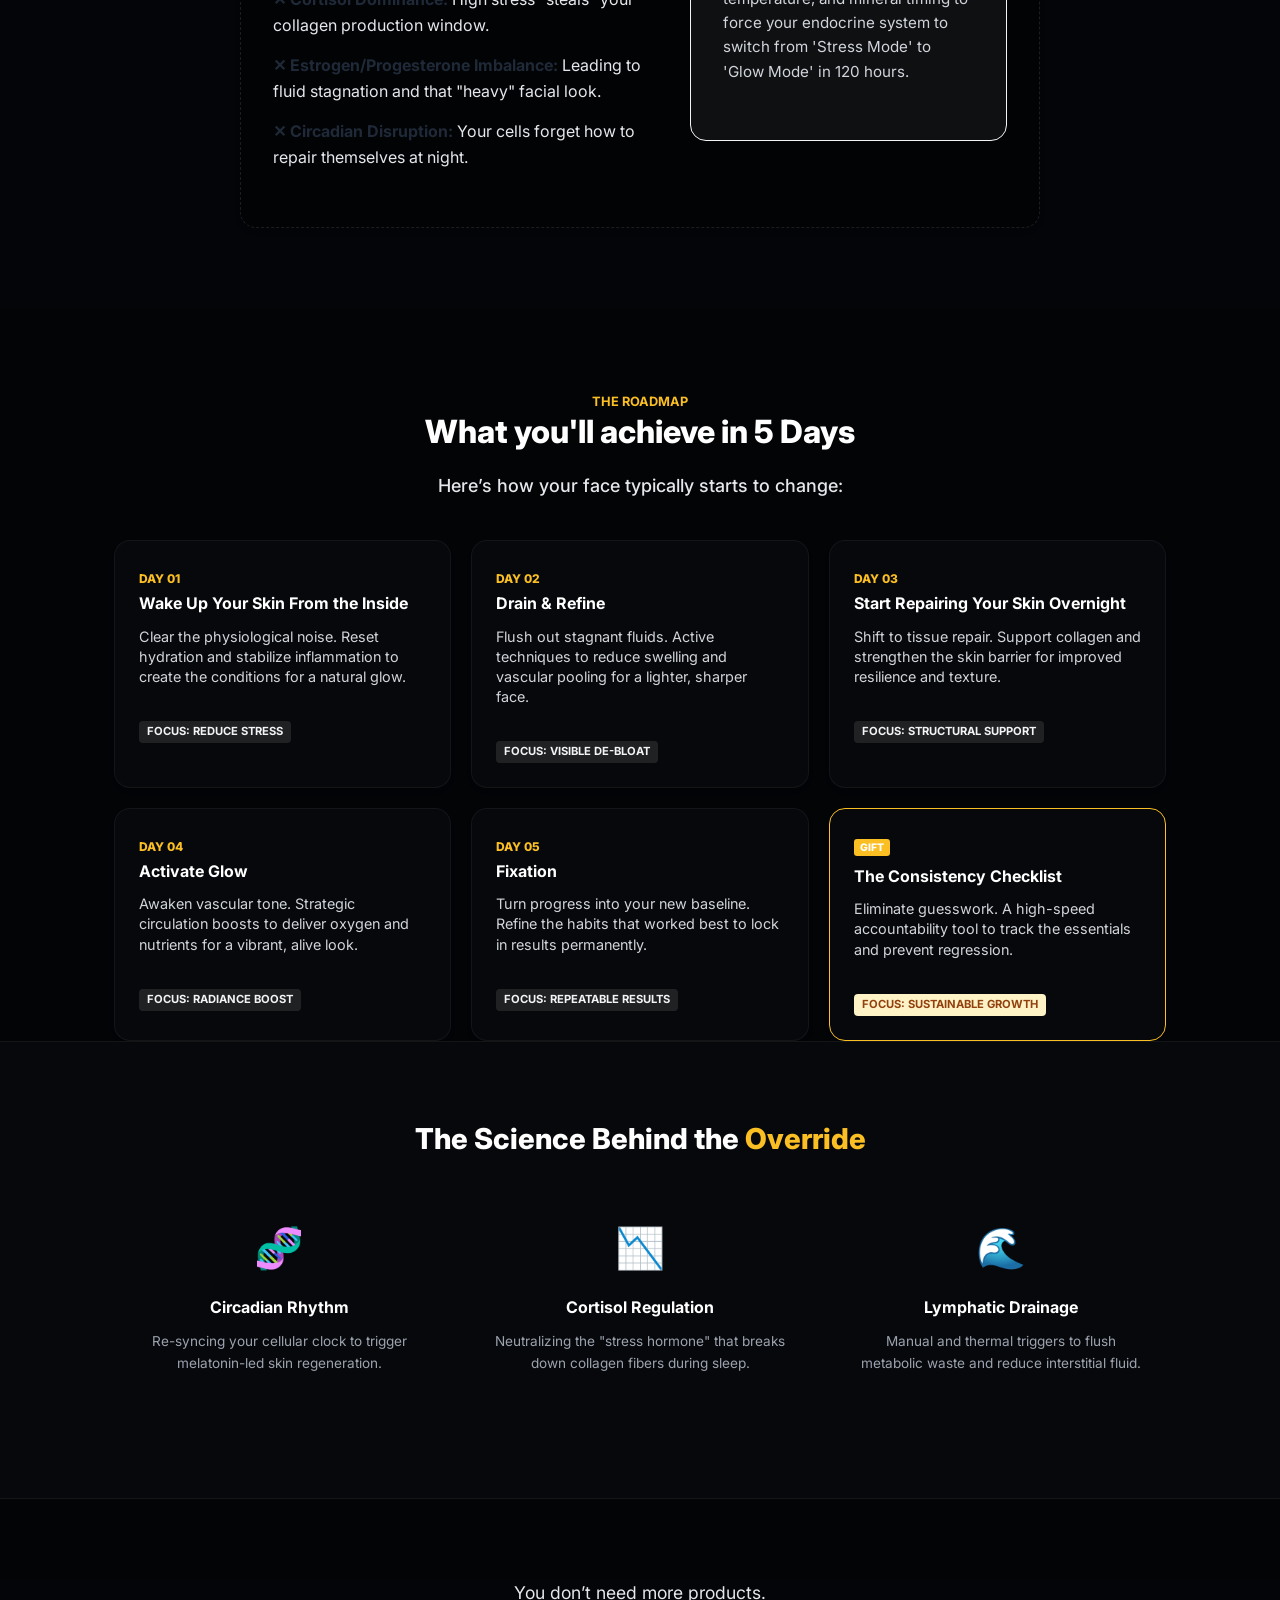
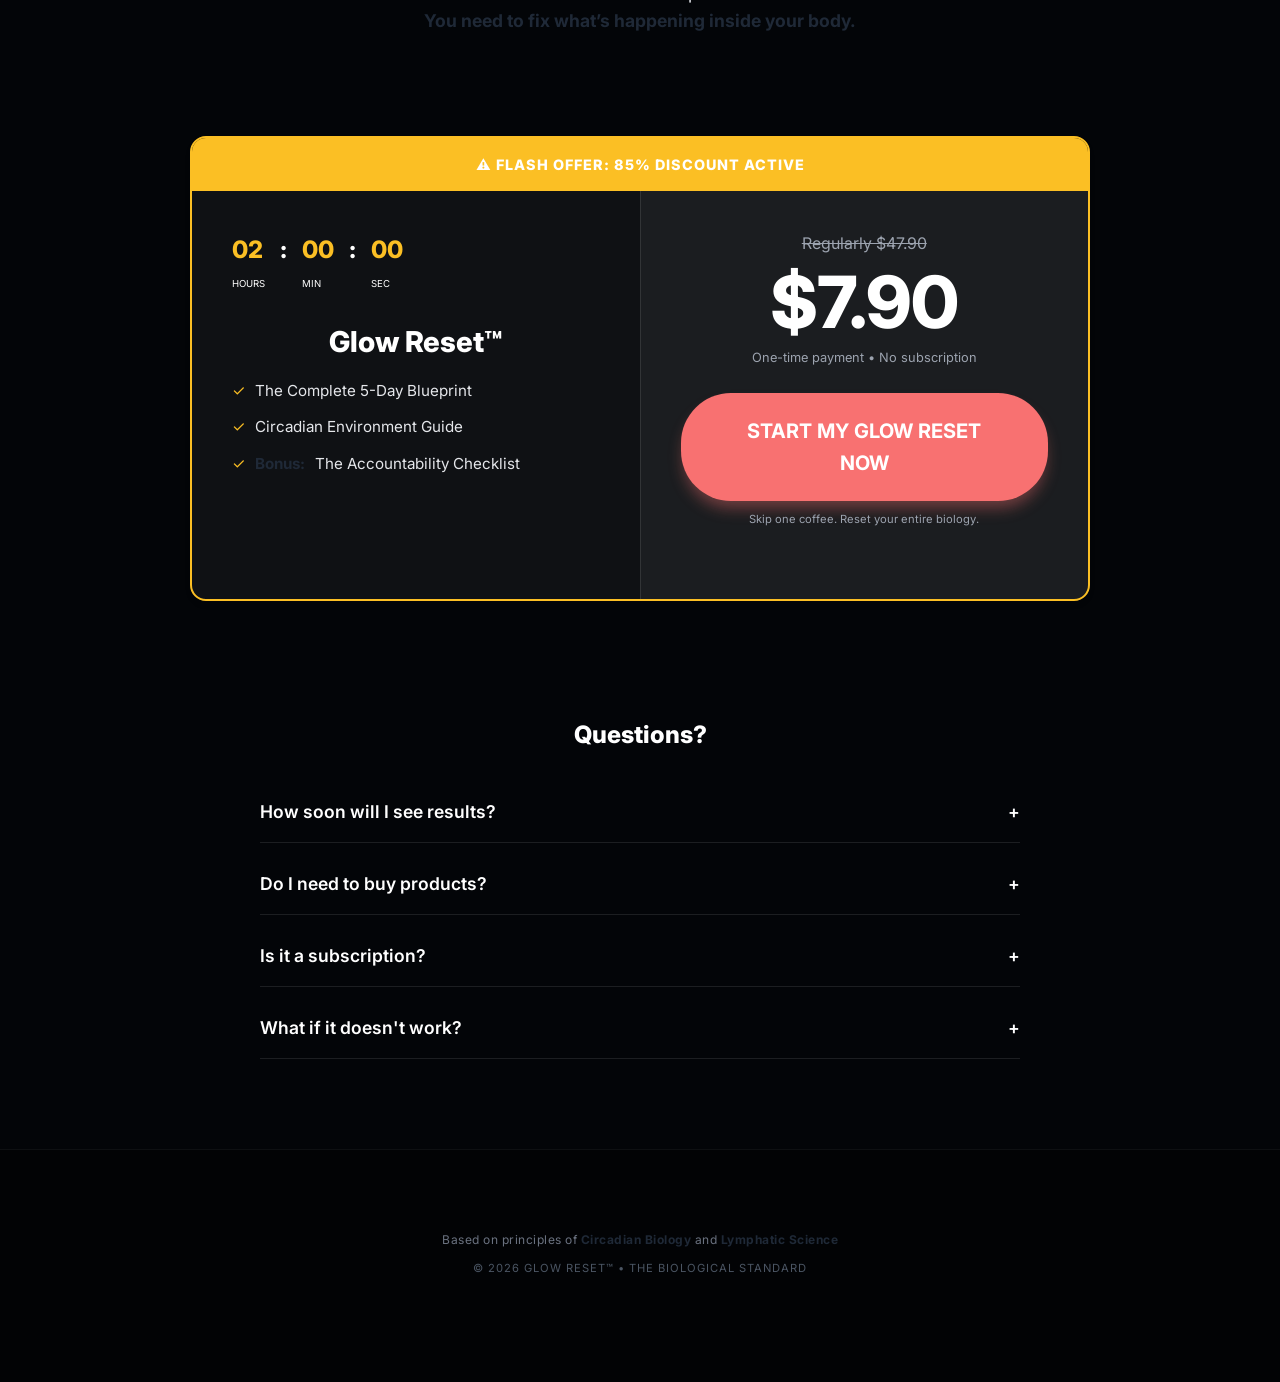
==== commit 19086e2f: "Update index.html" ====
--- a/index.html
+++ b/index.html
@@ -1,6 +1,7 @@
 <!DOCTYPE html>
 <html lang="en">
 <head>
+    <meta name="viewport" content="width=device-width, initial-scale=1.0">
     <meta charset="UTF-8">
     <meta name="description" content="Balance your hormones and restore your natural glow in 5 days with this science-based reset protocol.">
     <title>Glow Reset™ | 5-Day Hormone Reset Protocol</title>
@@ -83,10 +84,22 @@
         }
 
         @media (max-width: 768px) {
-    .mobile-stack { display: block !important; }
-    .mobile-stack > div { margin-bottom: 20px; }
-    h1 { font-size: 2.2rem !important; }
-    .section { padding: 40px 0 !important; }
+    .mobile-stack {
+        display: block !important;
+    }
+
+    .mobile-stack > div {
+        width: 100% !important;
+        margin-bottom: 20px;
+    }
+
+    h1 {
+        font-size: 2.2rem !important;
+    }
+
+    .section {
+        padding: 40px 0 !important;
+    }
 }
 
 @media (max-width: 480px) {
